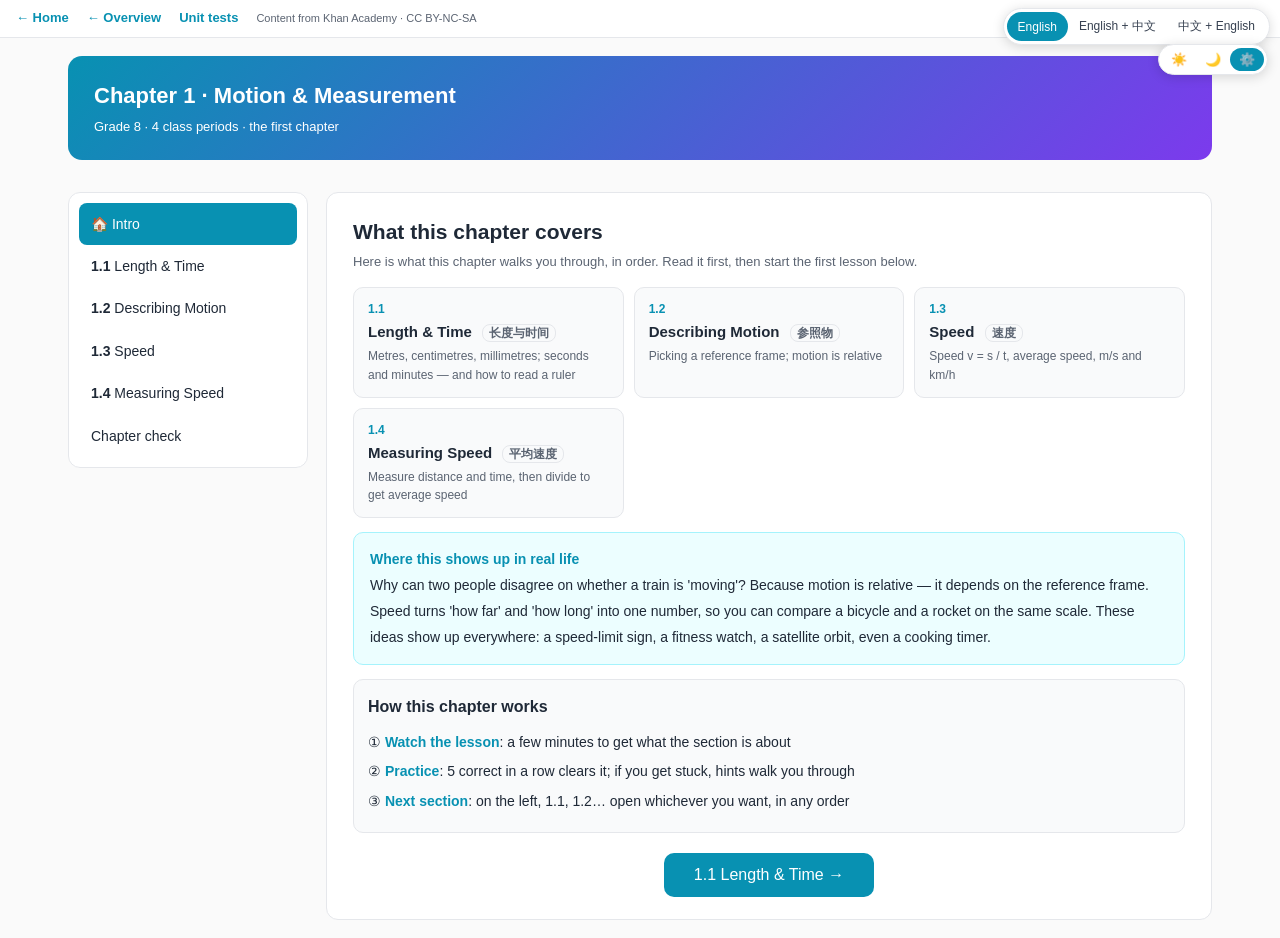
==== ch01.html @ 972beb23 "deploy ch01.html" ====
<!DOCTYPE html>
<html lang="en">
<head>
<meta charset="UTF-8">
<meta name="viewport" content="width=device-width,initial-scale=1.0">
<title>Chapter 1 · Motion & Measurement</title>
<style>
:root{
 --bg:#fafafa; --card:#fff; --line:#e5e7eb; --text:#1f2937; --muted:#5b6472;
 --accent:#0891b2; --ok:#15803d; --err:#b91c1c; --warn:#b45309;
}
*{box-sizing:border-box;margin:0;padding:0}
body{font-family:-apple-system,BlinkMacSystemFont,"Segoe UI","PingFang SC",sans-serif;background:var(--bg);color:var(--text);line-height:1.6}
.wrap{display:grid;grid-template-columns:240px 1fr;gap:18px;max-width:1180px;margin:0 auto;padding:18px}
header{background:linear-gradient(135deg,#0891b2,#7c3aed);color:#fff;padding:22px 26px;border-radius:14px;margin-bottom:14px;grid-column:1/-1}
header h1{font-size:22px;margin-bottom:4px}
header p{opacity:.92;font-size:13px}
nav{background:var(--card);border:1px solid var(--line);border-radius:12px;padding:10px;height:fit-content;position:sticky;top:14px}
.nav-i{padding:10px 12px;border-radius:8px;cursor:pointer;font-size:14px;display:flex;justify-content:space-between;align-items:center;gap:8px}
.nav-i:hover{background:#ecfeff}
.nav-i.on{background:var(--accent);color:#fff}
.nav-i .st{font-size:11px;opacity:.85}
.nav-i .st.ok{color:var(--ok)}
.nav-i .st.err{color:var(--err)}
.nav-i.on .st.ok,.nav-i.on .st.err{color:#fff}
main{background:var(--card);border:1px solid var(--line);border-radius:12px;padding:22px 26px;min-height:80vh}
h2{font-size:18px;margin-bottom:6px}
.lesson-id{color:var(--muted);font-size:13px;margin-bottom:14px}
.box{background:#f9fafb;border:1px solid var(--line);border-radius:10px;padding:14px;margin:14px 0}
.box h3{font-size:15px;margin-bottom:8px;color:var(--accent)}
.box .cn{font-size:12px;color:var(--muted);font-style:italic}
.step{padding:10px 14px;background:var(--accent);color:#fff;border-radius:8px;margin-bottom:14px;font-size:15px}
.note{background:#fffbeb;border-left:3px solid var(--warn);padding:10px 14px;border-radius:6px;margin:10px 0;font-size:14px}
.note strong{color:var(--warn)}
.vid{margin:14px 0;border:1px solid var(--line);border-radius:10px;overflow:hidden}
.vid-h{padding:10px 14px;background:#ecfeff;font-size:13px;display:flex;justify-content:space-between;align-items:center;gap:10px}
.vid-h .meta{display:flex;gap:8px;align-items:center;font-size:11px}
.tag{background:#e5e7eb;padding:2px 8px;border-radius:10px;font-size:11px}
.tag.core{background:#dcfce7;color:#166534}
.tag.ext{background:#fef3c7;color:#92400e}
.vid-h .cn{font-size:12px;color:var(--muted);margin-right:auto}
.vid-h .title{font-size:13px;font-weight:600}
button{font-family:inherit;border:none;cursor:pointer;border-radius:8px;padding:8px 14px;font-size:14px;background:var(--accent);color:#fff}
button.secondary{background:#e5e7eb;color:var(--text)}
button:hover{opacity:.92}
input[type=text],input[type=number]{padding:10px 12px;font-size:15px;border:1px solid var(--line);border-radius:8px;width:120px;font-family:inherit}
input:focus{outline:none;border-color:var(--accent)}
input.ok{border-color:var(--ok);background:#f0fdf4}
input.err{border-color:var(--err);background:#fef2f2}
input:disabled{background:#f3f4f6;cursor:not-allowed}
.q{margin:12px 0;padding:14px;background:#f9fafb;border-radius:8px;border-left:3px solid var(--accent)}
.q .q-text{font-size:15px;margin-bottom:8px}
.q .q-cn{font-size:12px;color:var(--muted);margin-bottom:8px}
.q .feedback{margin-top:8px;font-size:13px;padding:6px 10px;border-radius:6px;display:none}
.q .feedback.show{display:block}
.q .feedback.ok{background:#dcfce7;color:#166534}
.q .feedback.err{background:#fee2e2;color:#991b1b}
.q .feedback.warn{background:#fef3c7;color:#92400e}
.hint{background:#fef3c7;border-left:3px solid var(--warn);padding:10px 12px;border-radius:6px;margin:8px 0;font-size:13px;display:none}
.hint.show{display:block}
.diff{display:flex;gap:10px;align-items:center;margin:10px 0;font-size:13px}
.diff button{padding:4px 10px;font-size:12px}
.diff button.on{background:var(--ok)}
.controls{display:flex;gap:10px;margin:14px 0;flex-wrap:wrap;align-items:center}
.controls .info{margin-left:auto;font-size:13px;color:var(--muted)}
.progress{height:6px;background:#e5e7eb;border-radius:3px;overflow:hidden;margin:8px 0}
.progress div{height:100%;background:var(--accent);transition:width .3s}
svg{max-width:100%;display:block;margin:0 auto}
.num{color:var(--accent);font-weight:600}
svg circle{transition:r .2s,fill .2s}
svg line,svg path{transition:stroke .3s,opacity .3s}

.intro-h{font-size:21px;font-weight:700;margin:0 0 4px}
.intro-sub{font-size:13px;color:var(--muted);margin-bottom:14px}
.kp{display:grid;grid-template-columns:repeat(auto-fill,minmax(230px,1fr));gap:10px;margin:14px 0}
.kp-c{border:1px solid var(--line);border-radius:10px;padding:12px 14px;background:#f9fafb}
.kp-c .n{font-size:12px;color:var(--accent);font-weight:700}
.kp-c .t{font-size:15px;font-weight:600;margin:2px 0 5px;line-height:1.4}
.kp-c .d{font-size:12px;color:var(--muted);line-height:1.55}
.why{background:#ecfeff;border:1px solid #a5f3fc;border-radius:10px;padding:14px 16px;margin:14px 0;font-size:14px;line-height:1.85}
.why b{color:var(--accent)}
.how{font-size:14px;line-height:2.1;margin:8px 0 2px}
.how b{color:var(--accent)}
.big-start{margin-top:20px;text-align:center}
.big-start button{font-size:16px;padding:13px 30px;border-radius:10px}
.trytip{font-size:12px;color:var(--muted);margin:10px 0 2px}
.cn-tag{font-size:12px;color:var(--muted);border:1px solid var(--line);border-radius:8px;padding:1px 6px;margin-left:6px}

.zh{display:none}
body.lang-en .zh{display:none}
body.lang-mix .zh{display:inline;font-size:.82em;margin-left:6px;font-weight:400}
body.lang-zh .en{display:inline;font-size:.78em;margin-left:6px;font-weight:400}
body.lang-zh .zh{display:inline}
header, header h1, header p, header .en, header .zh, header .src, header .sub, header .t, header .no{ color:#fff; }
header p, header .en, header .zh{ opacity:1; }

.langbar{position:fixed;top:8px;right:10px;z-index:300;display:inline-flex;align-items:center;background:#fff;border:1px solid var(--line);border-radius:999px;padding:3px;box-shadow:0 2px 12px rgba(0,0,0,.15)}
.langseg{display:inline-flex}
.langseg button{background:transparent;color:#374151;border:none;padding:6px 11px;font-size:12px;cursor:pointer;font-family:inherit;border-radius:999px;white-space:nowrap}
.langseg button.on{background:var(--accent);color:#fff}
@media(max-width:680px){.langbar{top:6px;right:6px}.langseg button{padding:5px 8px;font-size:11px}}

body.lang-mix h1 .en, body.lang-mix h1 .zh,
body.lang-mix h2 .en, body.lang-mix h2 .zh,
body.lang-mix h3 .en, body.lang-mix h3 .zh,
body.lang-mix h4 .en, body.lang-mix h4 .zh,
body.lang-mix p .en,  body.lang-mix p .zh,
body.lang-mix li .en, body.lang-mix li .zh,
body.lang-mix summary .en, body.lang-mix summary .zh,
body.lang-mix .step .en, body.lang-mix .step .zh,
body.lang-mix header .en, body.lang-mix header .zh,
body.lang-mix .ch .en, body.lang-mix .ch .zh,
body.lang-mix .ch .top .en, body.lang-mix .ch .top .zh,
body.lang-mix .note .en, body.lang-mix .note .zh { display: block; }
body.lang-mix h1 .zh, body.lang-mix h2 .zh, body.lang-mix h3 .zh, body.lang-mix h4 .zh,
body.lang-mix p .zh, body.lang-mix li .zh, body.lang-mix summary .zh,
body.lang-mix .step .zh, body.lang-mix header .zh,
body.lang-mix .ch .zh, body.lang-mix .ch .top .zh,
body.lang-mix .note .zh { font-size: inherit; }

:root{color-scheme:light}
@media (prefers-color-scheme: dark){
 :root:not([data-theme="light"]){
  color-scheme:dark;
  --bg:#0f172a;--card:#1e293b;--card2:#172033;--line:#334155;
  --text:#e5e7eb;--muted:#94a3b8;--ink:#e5e7eb;--mute:#94a3b8;
  --accent:#22d3ee;--ok:#4ade80;--err:#f87171;--warn:#fbbf24;--bad:#f87171;
 }
}
html[data-theme="dark"]{
 color-scheme:dark;
 --bg:#0f172a;--card:#1e293b;--card2:#172033;--line:#334155;
 --text:#e5e7eb;--muted:#94a3b8;--ink:#e5e7eb;--mute:#94a3b8;
 --accent:#22d3ee;--ok:#4ade80;--err:#f87171;--warn:#fbbf24;--bad:#f87171;
}
html[data-theme="light"]{color-scheme:light}
html[data-theme="dark"] body{background:var(--bg);color:var(--text)}
html[data-theme="dark"] main{background:var(--card);color:var(--text)}
html[data-theme="dark"] nav{background:var(--card)}
html[data-theme="dark"] .langbar,
html[data-theme="dark"] .chip:not(.on),
html[data-theme="dark"] .kp,
html[data-theme="dark"] .topbar,
html[data-theme="dark"] button.choice,
html[data-theme="dark"] .vid-item,
html[data-theme="dark"] .proof,
html[data-theme="dark"] .q{background:var(--card)}
html[data-theme="dark"] .stat,
html[data-theme="dark"] .box,
html[data-theme="dark"] .kp-c,
html[data-theme="dark"] .badge:not(.ok):not(.warn):not(.lock),
html[data-theme="dark"] .pbar,
html[data-theme="dark"] .nav-i:hover,
html[data-theme="dark"] input:disabled,
html[data-theme="dark"] .bars,
html[data-theme="dark"] .tag,
html[data-theme="dark"] .ltsw button{background:var(--card2)}
html[data-theme="dark"] .opt{background:var(--card);color:var(--text)}
html[data-theme="dark"] .opt:hover:not(:disabled),
html[data-theme="dark"] button.choice:hover{background:var(--card2);border-color:var(--accent)}
html[data-theme="dark"] .opt.sel-ok{background:#14532d;color:#bbf7d0;border-color:var(--ok)}
html[data-theme="dark"] .opt.sel-bad{background:#7f1d1d;color:#fecaca;border-color:var(--err)}
html[data-theme="dark"] button{color:#0f172a!important}
html[data-theme="dark"] .opt,
html[data-theme="dark"] button.choice,
html[data-theme="dark"] button.ghost,
html[data-theme="dark"] button.secondary,
html[data-theme="dark"] .langseg button,
html[data-theme="dark"] .themseg button{color:var(--text)!important}
html[data-theme="dark"] button.ghost,
html[data-theme="dark"] button.secondary{background:var(--card2)!important}
html[data-theme="dark"] .nav-i.on,
html[data-theme="dark"] .chip.on,
html[data-theme="dark"] .sel .num{color:#0f172a!important}
html[data-theme="dark"] .langseg button.on,
html[data-theme="dark"] .themseg button.on{color:#0f172a!important}
html[data-theme="dark"] .nav-i.on .st.ok,
html[data-theme="dark"] .nav-i.on .st.err{color:#0f172a!important}
html[data-theme="dark"] .chip.on .rec{color:#0f172a!important}
html[data-theme="dark"] .step{color:#062a30!important}
html[data-theme="dark"] .welcome-cta .big{color:#fff!important}
html[data-theme="dark"] .fig,html[data-theme="dark"] .eqbox{color:#1f2937}
html[data-theme="dark"] .fig *{color:#1f2937!important}
html[data-theme="dark"] .eqbox .num{color:#6d3bdf!important}
html[data-theme="dark"] svg{background:#fff;border-radius:8px;padding:4px}
html[data-theme="dark"] .note,html[data-theme="dark"] .note *{color:#1f2937}
html[data-theme="dark"] .note strong,html[data-theme="dark"] .note b{color:#b45309!important}
html[data-theme="dark"] .hint,html[data-theme="dark"] .hint *{color:#1f2937}
html[data-theme="dark"] .parents{background:var(--card)!important;color:var(--text);border-color:var(--line)!important}
html[data-theme="dark"] .parents .zh,html[data-theme="dark"] .parents .en,html[data-theme="dark"] .parents p,html[data-theme="dark"] .parents summary{color:var(--text)}
html[data-theme="dark"] input,html[data-theme="dark"] select,html[data-theme="dark"] textarea{
 background:var(--card2);color:var(--text);border-color:var(--line)}
html[data-theme="dark"] input::placeholder{color:var(--muted)}
html[data-theme="dark"] table th{color:var(--muted)}
.themebar{position:fixed;top:44px;right:12px;z-index:300;display:inline-flex;align-items:center;background:var(--card);border:1px solid var(--line);border-radius:999px;padding:3px;box-shadow:0 2px 12px rgba(0,0,0,.15)}
.themseg{display:inline-flex}
.themseg button{background:transparent;color:var(--text);border:none;padding:5px 9px;font-size:13px;cursor:pointer;font-family:inherit;border-radius:999px;line-height:1}
.themseg button.on{background:var(--accent);color:#fff}
@media(max-width:680px){.themebar{top:36px;right:6px}.themseg button{padding:4px 7px;font-size:12px}}
</style>
<script>try{document.documentElement.setAttribute('data-theme',localStorage.getItem('phys8_theme')||'auto');}catch(e){}</script>
</head>
<body>
<div style="background:#fff;border-bottom:1px solid #e5e7eb;padding:8px 16px;font-size:13px;display:flex;gap:18px;align-items:center;position:sticky;top:0;z-index:99">
 <a href="index.html" style="color:#0891b2;text-decoration:none;font-weight:600"><span class="zh">← 主页</span><span class="en">← Home</span></a> <a href="home.html" style="color:#0891b2;text-decoration:none;font-weight:600"><span class="en">← Overview</span><span class="zh">← 总览</span></a>
 <a href="unittests.html" style="color:#0891b2;text-decoration:none;font-weight:600"><span class="en">Unit tests</span><span class="zh">单元测试</span></a>
 <span style="font-size:11px;color:#5b6472"><span class="en">Content from Khan Academy · CC BY-NC-SA</span><span class="zh">内容来自 Khan Academy · CC BY-NC-SA</span></span>
</div>

<div class="langbar" title="显示语言 · Language display — 随时可改 · change anytime">
 <span class="langseg">
  <button data-lang="en" onclick="setLang('en')">English</button>
  <button data-lang="mix" onclick="setLang('mix')">English + 中文</button>
  <button data-lang="zh" onclick="setLang('zh')">中文 + English</button>
 </span>
</div>
<div class="themebar" title="日间 / 夜间 / 自动 · Day / Night / Auto">
 <span class="themseg">
  <button data-theme="light" onclick="setTheme('light')" title="日间 · Day">☀️</button>
  <button data-theme="dark" onclick="setTheme('dark')" title="夜间 · Night">🌙</button>
  <button data-theme="auto" onclick="setTheme('auto')" title="自动跟随系统 · Auto">⚙️</button>
 </span>
</div>

<div class="wrap">
<header>
 <h1><span class="en">Chapter 1 · Motion & Measurement</span><span class="zh">第 1 章 · 机械运动</span></h1>
 <p><span class="en">Grade 8 · 4 class periods · the first chapter</span><span class="zh">八年级 · 4 课时 · 第一章</span></p>
 </header>
<nav id="nav"></nav>
<main id="main"></main>
</div>

<script>
const KEY='phys8_ch01_state';
let S=load();
function load(){try{return JSON.parse(localStorage.getItem(KEY))||{};}catch(e){return{};}}
function save(){try{localStorage.setItem(KEY,JSON.stringify(S));}catch(e){}}
const LESSONS=[
 {id:'intro',t:'Intro',cn:'Start here · What this chapter covers',n:'🏠'},
 {id:'k1',t:'Length & Time',cn:'Length and time',n:'1.1'},
 {id:'k2',t:'Describing Motion',cn:'Describing motion',n:'1.2'},
 {id:'k3',t:'Speed',cn:'Speed',n:'1.3'},
 {id:'k4',t:'Measuring Speed',cn:'Measuring speed',n:'1.4'},
 {id:'test',t:'Chapter check',cn:'Chapter check',n:''}
];
let cur='intro';
function st(id){return S[id]||(S[id]={diag:null,prac:{ok:0,tot:0},vid:{},done:false});}
function ri(a,b){return Math.floor(Math.random()*(b-a+1))+a;}
function pick(a){return a[ri(0,a.length-1)];}
function L(a,b){ return '<span class="en">'+a+'</span><span class="zh">'+(b==null?a:b)+'</span>'; }

/* ===== Video list (Khan Academy · embedded via YouTube; yt filled in mapping pass) ===== */
const VIDEOS={
k1:[
 {f:'',yt:'vQCkYm3v3aA',t:'Intro to distance, displacement, and coordinate systems',c:'core'},
 {f:'',yt:'w2mbvtpQKrM',t:'Distance and displacement in one dimension',c:'core'},
],
k2:[
 {f:'',yt:'3yaZ7lkQPUQ',t:'Introduction to reference frames',c:'core'},
 {f:'',yt:'dAUdeFIOriY',t:'Choosing a reference frame',c:'core'},
],
k3:[
 {f:'',yt:'6G1MQi2VFMI',t:'Calculating average speed and velocity',c:'core'},
 {f:'',yt:'wHihAqfXvJ0',t:'Average speed worked example',c:'core'},
],
k4:[
 {f:'',yt:'awzOvyMKeMA',t:'Finding time from distance and speed',c:'core'},
 {f:'',yt:'pfTTHx9kCHk',t:' instantaneous vs average speed',c:'ext'},
],
};
const VTZ={
 'Intro to distance, displacement, and coordinate systems':'距离、位移与坐标系入门',
 'Distance and displacement in one dimension':'一维中的距离与位移',
 'Introduction to reference frames':'参照物入门',
 'Choosing a reference frame':'选择参照物',
 'Calculating average speed and velocity':'平均速度与速率的计算',
 'Average speed worked example':'平均速度例题',
 'Finding time from distance and speed':'由距离和速度求时间',
 ' instantaneous vs average speed':'瞬时速度 vs 平均速度'
};

/* ============ Lesson K1: length & time ============ */
function microK1(el){
 el.innerHTML=`
  <div class="step"><span class="en">How do we measure where and how long?</span><span class="zh">怎么量位置和时长？</span></div>
  <div class="box">
   <h3><span class="en">Units of length</span><span class="zh">长度单位</span></h3>
   
   <p><span class="en">The metre (m) is the base unit. Going down: 1 m = 10 dm = 100 cm = 1000 mm. Going up: 1 km = 1000 m.</span><span class="zh">米（m）是基本单位。变小：1 m = 10 dm = 100 cm = 1000 mm。变大：1 km = 1000 m。</span></p>
   <p><span class="en">Pick the unit that fits: a classroom is in metres, a hair is in millimetres, a city trip is in kilometres.</span><span class="zh">选合适的单位：教室用米，头发用毫米，城市路程用千米。</span></p>
  </div>
  <div class="box">
   <h3><span class="en">Reading a ruler</span><span class="zh">读尺子</span></h3>
   
   <p><span class="en">Read to the smallest mark, then estimate one more digit. A ruler marked in mm can be read to about 0.1 mm by eye.</span><span class="zh">读到最小刻度，再估读一位。最小刻度是毫米的尺子，肉眼可读到约 0.1 mm。</span></p>
  </div>
  <div class="box">
   <h3><span class="en">Time</span><span class="zh">时间</span></h3>
   
   <p><span class="en">The second (s) is the base unit. 1 min = 60 s, 1 h = 3600 s. A stopwatch measures time to 0.01 s.</span><span class="zh">秒（s）是基本单位。1 min = 60 s，1 h = 3600 s。秒表可测到 0.01 s。</span></p>
  </div>`;
}

/* ============ Lesson K2: describing motion ============ */
function microK2(el){
 el.innerHTML=`
  <div class="step"><span class="en">Is it moving? It depends on who is watching.</span><span class="zh">它在动吗？取决于谁在看。</span></div>
  <div class="box">
   <h3><span class="en">Reference frame</span><span class="zh">参照物</span></h3>
   
   <p><span class="en">Motion is always "relative to something". A person sitting in a moving train is at rest to another passenger, but moving to someone on the platform.</span><span class="zh">运动总是「相对于某物」而言。坐在行驶火车里的人，对另一位乘客是静止的，对站台上的人却在运动。</span></p>
   <p><span class="en">We pick a reference frame first, then say "moving" or "still".</span><span class="zh">先选定参照物，才能说「在动」还是「静止」。</span></p>
  </div>
  <div class="box">
   <h3><span class="en">Mechanical motion</span><span class="zh">机械运动</span></h3>
   
   <p><span class="en">A change in position over time is mechanical motion. Almost everything around us is in some kind of mechanical motion.</span><span class="zh">位置随时间变化就是机械运动。我们周围几乎一切都在做某种机械运动。</span></p>
  </div>`;
}

/* ============ Lesson K3: speed ============ */
function microK3(el){
 el.innerHTML=`
  <div class="step"><span class="en">How fast? Compare distance and time together.</span><span class="zh">有多快？把距离和时间放在一起比。</span></div>
  <div class="box">
   <h3><span class="en">Speed = distance ÷ time</span><span class="zh">速度 = 路程 ÷ 时间</span></h3>
   
   <p><span class="en">Speed tells how much distance is covered per unit of time: <b class="num">v = s / t</b>. Unit: metres per second (m/s) or kilometres per hour (km/h).</span><span class="zh">速度表示单位时间内走过多少路程：<b class="num">v = s / t</b>。单位：米每秒（m/s）或千米每时（km/h）。</span></p>
   <p><span class="en">Two runners cover 100 m, one in 10 s and one in 20 s — the first is twice as fast (10 m/s vs 5 m/s).</span><span class="zh">两人都跑 100 m，一个用 10 s、一个用 20 s——前者快一倍（10 m/s 对 5 m/s）。</span></p>
  </div>
  <div class="box">
   <h3><span class="en">Average speed</span><span class="zh">平均速度</span></h3>
   
   <p><span class="en">Real motion speeds up and slows down. Average speed = total distance ÷ total time — it smooths the whole trip into one number.</span><span class="zh">真实运动时快时慢。平均速度 = 总路程 ÷ 总时间——把整段路程压成一个数字。</span></p>
   <p><span class="en">To switch: 1 m/s = 3.6 km/h (×3.6).</span><span class="zh">换算：1 m/s = 3.6 km/h（乘 3.6）。</span></p>
  </div>`;
}

/* ============ Lesson K4: measuring speed ============ */
function microK4(el){
 el.innerHTML=`
  <div class="step"><span class="en">Measure it: distance, time, then divide.</span><span class="zh">测出来：先量距离和时间，再相除。</span></div>
  <div class="box">
   <h3><span class="en">The experiment</span><span class="zh">实验怎么做</span></h3>
   
   <p><span class="en">Measure a straight distance s with a ruler (e.g. 50 m). Time the object with a stopwatch (t). Then average speed = s / t.</span><span class="zh">用尺量出直线距离 s（如 50 m），用秒表测时间 t，则平均速度 = s / t。</span></p>
   <p><span class="en">Repeat 3 times and take the average to reduce error.</span><span class="zh">重复 3 次取平均，减小误差。</span></p>
  </div>`;
}

/* ============ Quick check ============ */
function diag(el,lessonId,generator){
 el.innerHTML=`<div class="step"><span class="en">Quick check</span><span class="zh">小测一下</span></div><div class="box"><p style="font-size:14px;color:var(--muted)">3 questions, just to see where you stand. Pass 3/3 to skip the lesson; otherwise the lesson comes next.</p><div id="diagQ"></div></div>`;
 const qEl=el.querySelector('#diagQ');
 let ok=0;
 const qs=Array.from({length:3},()=>generator('diag'));
 let i=0;
 const show=()=>{
  if(i>=3){
   st(lessonId).diag=ok;
   if(ok===3){
    qEl.innerHTML=`<div class="note" style="background:#dcfce7;border-color:var(--ok)"><strong>3/3:</strong> you already have this — skip the lesson and go to practice.</div><div style="margin-top:14px"><button id="skipMicro"><span class="en">Skip the lesson, go to practice →</span><span class="zh">跳过微课，去做练习 →</span></button></div>`;
    qEl.querySelector('#skipMicro').onclick=()=>{cur=`prac-${lessonId}`;render();};
   } else {
    qEl.innerHTML=`<div class="note" style="background:#fef3c7;border-color:var(--warn)"><strong>${ok}/3:</strong> work through the lesson below to fill the gap.</div><div style="margin-top:14px"><button id="goMicro"><span class="en">Go to lesson →</span><span class="zh">去看微课 →</span></button></div>`;
    qEl.querySelector('#goMicro').onclick=()=>{cur=`micro-${lessonId}`;render();};
   }
   save();renderNav();
   return;
  }
  const q=qs[i];
  qEl.innerHTML=`
   <div class="q">
    <div class="q-text">${i+1}. ${L(q.q,q.zhq)}</div>
    
    <div style="display:flex;gap:8px;align-items:center;flex-wrap:wrap">
     <input type="text" id="da" autocomplete="off" placeholder="?"> <button id="sub"><span class="en">Submit</span><span class="zh">提交</span></button>
    </div>
    <div class="hint" id="ht"></div>
    <div class="feedback" id="fb"></div>
   </div>`;
  const input=qEl.querySelector('#da'),fb=qEl.querySelector('#fb'),ht=qEl.querySelector('#ht');
  input.focus();
  qEl.querySelector('#sub').onclick=check;
  input.onkeydown=e=>{if(e.key==='Enter')check();};
  function check(){
   const ans=input.value.trim();
   const correct=q.check(ans);
   if(correct===true){ok++;fb.className='feedback show ok';fb.innerHTML=L('✓ Correct · correct','✓ 正确 · 对了');input.disabled=true;setTimeout(()=>{i++;show();},700);}
   else if(correct==='hint'){ht.className='hint show';ht.innerHTML=L(q.hint||'Have another go.', q.zhh||'再试一次。');}
   else{fb.className='feedback show err';fb.innerHTML=L('✗ Not right, try again.','✗ 不对，再试一次。');}
  }
 };
 show();
}

/* ============ Practice generators (by topic) ============ */
const generators={
k1:()=>{ // length & time units
 const type=ri(1,3);
 if(type===1){
  const m=ri(1,9);
  return {q:`How many centimetres are in ${m} metre${m>1?'s':''}?`,
   zhq:`${m} 米等于多少厘米？`,
   check:a=>parseInt(a)===m*100,ans:String(m*100),hint:'1 m = 100 cm.',zhh:'1 m = 100 cm。'};
 } else if(type===2){
  const mm=ri(2,9)*10;
  return {q:`Convert ${mm} mm to centimetres.`,
   zhq:`把 ${mm} mm 换算成厘米。`,
   check:a=>parseInt(a)===mm/10,ans:String(mm/10),hint:'10 mm = 1 cm.',zhh:'10 mm = 1 cm。'};
 } else {
  const s=ri(2,9)*10;
  return {q:`A stopwatch reads ${s} seconds. How many minutes is that?`,
   zhq:`秒表显示 ${s} 秒，等于多少分钟？`,
   check:a=>parseInt(a)===s/60,ans:String(s/60),hint:'60 s = 1 min.',zhh:'60 s = 1 min。'};
 }
},
k2:()=>{ // reference frame
 const opts=['at rest','moving'];
 const ans=opts[ri(0,1)];
 return {q:`A book lies on a desk. To the desk, is the book ${ans}? (type: at rest / moving)`,
  zhq:`一本书放在桌上。以桌子为参照物，书是${ans==='at rest'?'静止':'运动'}的？（填 at rest / moving）`,
  check:a=>a.trim().toLowerCase()===ans,ans,opts,choice:true,
  hint:'Motion is relative to the reference frame you pick.',zhh:'运动取决于你选的参照物。'};
},
k3:()=>{ // speed v=s/t
 const type=ri(1,3);
 if(type===1){
  const s=ri(2,9)*10,t=ri(2,9);
  return {q:`An object travels ${s} m in ${t} s. What is its speed in m/s?`,
   zhq:`一个物体 ${t} 秒内走了 ${s} m，速度是多少 m/s？`,
   check:a=>parseInt(a)===s/t,ans:String(s/t),hint:'v = s / t.',zhh:'v = s / t。'};
 } else if(type===2){
  const v=ri(2,9),t=ri(2,9);
  return {q:`A runner moves at ${v} m/s for ${t} s. How far does it go (m)?`,
   zhq:`跑步者以 ${v} m/s 的速度跑 ${t} 秒，走了多少米？`,
   check:a=>parseInt(a)===v*t,ans:String(v*t),hint:'s = v × t.',zhh:'s = v × t。'};
 } else {
  const kmh=[36,72,108][ri(0,2)];
  return {q:`Convert ${kmh} km/h to m/s.`,
   zhq:`把 ${kmh} km/h 换算成 m/s。`,
   check:a=>parseInt(a)===kmh/3.6,ans:String(kmh/3.6),hint:'1 m/s = 3.6 km/h, so divide by 3.6.',zhh:'1 m/s = 3.6 km/h，除以 3.6。'};
 }
},
k4:()=>{ // measuring speed
 const s=ri(2,9)*10,t=ri(2,9);
 return {q:`You measure a distance of ${s} m and a time of ${t} s. What is the average speed (m/s)?`,
  zhq:`你量得距离 ${s} m、时间 ${t} s，平均速度是多少 m/s？`,
  check:a=>parseInt(a)===s/t,ans:String(s/t),hint:'average speed = distance ÷ time.',zhh:'平均速度 = 距离 ÷ 时间。'};
},
};

/* ============ Videos module (YouTube embed) ============ */
function videos(el,lessonId){
 const list=VIDEOS[lessonId]||[];
 if(!list.length){el.innerHTML='<div class="note">No videos for this section.</div>';return;}
 let html=`<div class="step"><span class="en">Videos</span><span class="zh">视频</span> · ${LESSONS.find(l=>l.id===lessonId).t}</div>`;
 html+=`<div class="box"><p style="font-size:13px;color:var(--muted)"><span class="tag core">Watch first</span> watch first; <span class="tag ext">Optional</span> if you have time.</p></div>`;
 list.forEach((v,i)=>{
  const watched=st(lessonId).vid[i];
  const yt=v.yt&&v.yt.indexOf('TODO')!==0?v.yt:'';
  html+=`<div class="vid">
   <div class="vid-h">
    <span class="title">${L(v.t,(typeof VTZ!=='undefined'&&VTZ[v.t])||v.t)}</span>
    <span class="meta">
     <span class="tag ${v.c}"><span class="en">${v.c==='core'?'Core':'Extra'}</span><span class="zh">${v.c==='core'?'核心':'拓展'}</span></span>
     <span class="st ${watched?'ok':''}">${watched?'✓ watched':'Unwatched'}</span>
     <button data-i="${i}">${watched?'<span class="en">▶ Replay</span><span class="zh">▶ 重播</span>':'<span class="en">▶ Play</span><span class="zh">▶ 播放</span>'}</button>
    </span>
   </div>
   <div id="vc${i}" style="display:${watched?'block':'none'};position:relative;padding-top:56.25%">
    ${yt?`<iframe src="https://www.youtube.com/embed/${yt}" frameborder="0" allowfullscreen style="position:absolute;top:0;left:0;width:100%;height:100%;border:0"></iframe>`:'<div style="position:absolute;top:0;left:0;width:100%;height:100%;display:flex;align-items:center;justify-content:center;color:var(--muted);font-size:13px;background:#f3f4f6">video id pending Khan mapping</div>'}
   </div>
  </div>`;
 });
 el.innerHTML=html;
 el.querySelectorAll('[data-i]').forEach(b=>{
  b.onclick=()=>{
   const i=parseInt(b.dataset.i);
   const slot=el.querySelector('#vc'+i);
   slot.style.display = slot.style.display==='none'?'block':'none';
   st(lessonId).vid[i]=true;save();renderNav();
   b.parentElement.querySelector('.st').className='st ok';
   b.parentElement.querySelector('.st').textContent='✓ watched';
  };
 });
}

/* ============ Practice module ============ */
function practice(el,lessonId){
 const gen=generators[lessonId];
 if(!gen){el.innerHTML='<div class="note">No practice for this.</div>';return;}
 const s=st(lessonId);
 let streak=0,need=5,q=null,tries=0,diff=1;
 function newQ(){q=gen(diff);tries=0;}
 const update=()=>{
  el.innerHTML=`
   <div class="step"><span class="en">Practice</span><span class="zh">练习</span> (${streak}/${need})</div>
   <div class="diff">
    Difficulty: 
    <button class="secondary ${diff===1?'on':''}" data-d="1">Easy</button>
    <button class="secondary ${diff===2?'on':''}" data-d="2">Medium</button>
    <button class="secondary ${diff===3?'on':''}" data-d="3">Hard</button>
    <span class="info">Correct: ${s.prac.ok}/${s.prac.tot} (streak ${streak})<button class="secondary" id="rs" style="margin-left:8px"><span class="en">Reset</span><span class="zh">重置</span></button></span>
   </div>
   <div class="progress"><div style="width:${(streak/need)*100}%"></div></div>
   <div class="q">
    <div class="q-text">${L(q.q,q.zhq)}</div>
    
    <div style="display:flex;gap:8px;align-items:center;flex-wrap:wrap">
     <input type="text" id="pi" autocomplete="off" placeholder="?"> <button id="ps"><span class="en">Submit</span><span class="zh">提交</span></button>
    </div>
    <div class="hint" id="ph"></div>
    <div class="feedback" id="pf"></div>
   </div>`;
  el.querySelectorAll('[data-d]').forEach(b=>b.onclick=()=>{diff=parseInt(b.dataset.d);update();});
  el.querySelector('#rs').onclick=()=>{s.prac={ok:0,tot:0};streak=0;diff=1;save();update();renderNav();};
  const syncTop=()=>{
   const stp=el.querySelector('.step'); if(stp) stp.innerHTML='<span class="en">Practice</span><span class="zh">练习</span> ('+streak+'/'+need+')';
   const pg=el.querySelector('.progress'); if(pg&&pg.firstElementChild) pg.firstElementChild.style.width=(streak/need)*100+'%';
   const inf=el.querySelector('.info'); if(inf){const rb=inf.querySelector('#rs');inf.textContent='Correct: '+s.prac.ok+'/'+s.prac.tot+' (streak '+streak+') ';if(rb)inf.appendChild(rb);}
  };
  const inp=el.querySelector('#pi'),fb=el.querySelector('#pf'),ht=el.querySelector('#ph');
  inp.focus();
  el.querySelector('#ps').onclick=check;
  inp.onkeydown=e=>{if(e.key==='Enter')check();};
  function check(){
   const a=inp.value.trim();
   const r=q.check(a);
   if(r===true){
    streak++;s.prac.ok++;s.prac.tot++;
    fb.className='feedback show ok';fb.innerHTML=L('✓ correct!','✓ 对了！');
    inp.disabled=true;syncTop();
    if(streak>=need){s.done=true;fb.innerHTML+='<br><strong>'+L('Section cleared ✓','本节过关 ✓')+'</strong>';save();renderNav();}
    else if(streak>=3&&diff<3){diff++;}
    setTimeout(()=>{newQ();update();},900);
   } else {
    tries++;
    if(tries===1){
     ht.className='hint show';ht.innerHTML=L(q.hint||'Have another go.', q.zhh||'再试一次。');
     fb.className='feedback show err';fb.innerHTML=L('✗ Try again. ','✗ 再试一次。');
    } else if(tries===2){
     fb.className='feedback show err';
     fb.innerHTML=L('✗ Not quite. '+(q.sol?('Method: '+q.sol):(q.hint?('Hint: '+q.hint):'Work through it once more.')), '✗ 不太对。'+(q.zhs?('方法：'+q.zhs):(q.zhh?('提示：'+q.zhh):'再算一遍。')));
    } else {
     streak=0;s.prac.tot++;syncTop();
     if(diff>1)diff--;
     fb.className='feedback show err';
     fb.innerHTML=L('The answer is <b>'+q.ans+'</b>'+(q.sol?('. '+q.sol):'. '), '答案是 <b>'+q.ans+'</b>'+(q.zhs?('。'+q.zhs):'。'));
     inp.disabled=true;save();renderNav();
     setTimeout(()=>{q=gen();tries=0;update();},2400);
    }
   }
   save();
  }
 };
 newQ();update();
}

/* ============ Chapter check ============ */
function chTest(el){
 el.innerHTML=`<div class="step"><span class="en">Chapter check</span><span class="zh">章末自己测</span></div><div class="box"><p style="font-size:13px;color:var(--muted)">8 questions covering every topic in this chapter. Not timed, not scored.</p><div id="tq"></div></div>`;
 const tq=el.querySelector('#tq');
 const qs=[];
 for(let i=0;i<3;i++)qs.push(generators.k1(i+1));
 for(let i=0;i<1;i++)qs.push(generators.k2(i+1));
 for(let i=0;i<3;i++)qs.push(generators.k3(i+1));
 for(let i=0;i<1;i++)qs.push(generators.k4(i+1));
 let i=0,ok=0;
 const show=()=>{
  if(i>=qs.length){
   tq.innerHTML=`<div class="note" style="background:${ok>=6?'#dcfce7':'#fef3c7'};border-color:${ok>=6?'var(--ok)':'var(--warn)'}"><strong>${ok}/${qs.length}</strong> ${ok>=6?'Chapter passed! Move on to the next chapter':'Go back and review what you missed'}</div>`;
   S.test={ok,tot:qs.length};save();renderNav();return;
  }
  const q=qs[i];
  tq.innerHTML=`<div class="q"><div class="q-text">${i+1}/${qs.length}. ${L(q.q,q.zhq)}</div><div style="display:flex;gap:8px"><input id="ti" autocomplete="off"><button id="ts"><span class="en">Submit</span><span class="zh">提交</span></button></div><div class="hint" id="th"></div><div class="feedback" id="tf"></div></div>`;
  const inp=tq.querySelector('#ti'),fb=tq.querySelector('#tf'),ht=tq.querySelector('#th');
  inp.focus();tq.querySelector('#ts').onclick=check;inp.onkeydown=e=>{if(e.key==='Enter')check();};
  function check(){
   const r=q.check(inp.value.trim());
   if(r===true){ok++;fb.className='feedback show ok';fb.textContent='✓';inp.disabled=true;setTimeout(()=>{i++;show();},600);}
   else if(r==='hint'){ht.className='hint show';ht.textContent=q.hint;}
   else{fb.className='feedback show err';fb.textContent='✗';setTimeout(()=>{i++;show();},900);}
  }
 };
 show();
}

/* ============ Render ============ */
const GLOSS={k1:"长度与时间",k2:"参照物",k3:"速度",k4:"平均速度",test:""};
const USE_MICRO=true;
const INTRO={why:"Why can two people disagree on whether a train is 'moving'? Because motion is relative — it depends on the reference frame. Speed turns 'how far' and 'how long' into one number, so you can compare a bicycle and a rocket on the same scale. These ideas show up everywhere: a speed-limit sign, a fitness watch, a satellite orbit, even a cooking timer.",whyZh:"为什么两个人会对火车「在不在动」有不同说法？因为运动具有相对性——取决于参照物。速度把「多远」和「多久」合成一个数，于是自行车和火箭能放在同一把尺上比。这些想法无处不在：限速牌、运动手表、卫星轨道，甚至厨房计时器。",desc:{k1:"Metres, centimetres, millimetres; seconds and minutes — and how to read a ruler",k2:"Picking a reference frame; motion is relative",k3:"Speed v = s / t, average speed, m/s and km/h",k4:"Measure distance and time, then divide to get average speed"}};
function goLesson(id){cur=USE_MICRO?('micro-'+id):id;render();}
function introRender(main){
  const pts=LESSONS.filter(l=>l.id!=='test'&&l.id!=='intro');
  let h='<div class="intro-h"><span class="en">What this chapter covers</span><span class="zh">本章学什么</span></div>'
    +'<div class="intro-sub"><span class="en">Here is what this chapter walks you through, in order. Read it first, then start the first lesson below.</span><span class="zh">下面是这一章要走的全部内容，按顺序排好。先看一遍，再点下面开始第一小节。</span></div><div class="kp">';
  pts.forEach(l=>{
    const s=st(l.id);
    const badge=s.done?' <span class="st ok">✓ done</span>':(s.prac.tot>0?' <span class="st">'+s.prac.ok+'/'+s.prac.tot+'</span>':'');
    h+='<div class="kp-c"><div class="n">'+l.n+'</div><div class="t">'+l.t+(GLOSS[l.id]?' <span class="cn-tag">'+GLOSS[l.id]+'</span>':'')+'</div><div class="d">'+((INTRO.desc&&INTRO.desc[l.id])||'')+'</div>'+badge+'</div>';
  });
  h+='</div>';
  h+='<div class="why"><b><span class="en">Where this shows up in real life</span><span class="zh">在真实生活里哪里会用到</span></b><br>'+L(INTRO.why,INTRO.whyZh)+'</div>';
  h+='<div class="box"><b><span class="en">How this chapter works</span><span class="zh">本章怎么学</span></b><div class="how">'
    +'① <b><span class="en">Watch the lesson</span><span class="zh">看微课</span></b>: <span class="en">a few minutes to get what the section is about</span><span class="zh">花几分钟了解本节内容</span><br>'
    +'② <b><span class="en">Practice</span><span class="zh">练一练</span></b>: <span class="en">5 correct in a row clears it; if you get stuck, hints walk you through</span><span class="zh">连对 5 题就算过关；卡住了就看提示</span><br>'
    +'③ <b><span class="en">Next section</span><span class="zh">下一节</span></b>: <span class="en">on the left, </span><span class="zh">在左侧，</span>'+pts[0].n+', '+pts[1].n+'… open whichever you want, in any order'
    +'</div></div>';
  h+='<div class="big-start"><button id="startBtn">'+pts[0].n+' <span class="en">'+pts[0].t+'</span><span class="zh">开始 · '+NAVZH[pts[0].id]+'</span> →</button></div>';
  main.innerHTML=h;
  main.querySelector('#startBtn').onclick=()=>{goLesson(pts[0].id);};
}
const NAVZH={"intro":"概览","k1":"长度与时间","k2":"运动的描述","k3":"运动的快慢","k4":"速度的测量","test":"章末自己测"};
const LKEY='phys8_lang';
function getLang(){return localStorage.getItem(LKEY)||'en';}
function setLang(l){localStorage.setItem(LKEY,l);applyLang();}
function applyLang(){const l=getLang();document.body.className=(' '+document.body.className+' ').replace(/\s+lang-(en|mix|zh)\b/g,' ').trim();if(l==='mix'||l==='zh')document.body.classList.add('lang-'+l);document.querySelectorAll('.langseg button').forEach(b=>{b.classList.toggle('on',b.dataset.lang===l);});}
applyLang();

function renderNav(){
 const nav=document.getElementById('nav');
 nav.innerHTML=LESSONS.map(l=>{
  const s=st(l.id);
  let stxt='';
  if(s.done)stxt='<span class="st ok">✓</span>';
  else if(s.prac.tot>0)stxt=`<span class="st ${s.prac.ok/s.prac.tot>0.6?'ok':'err'}">${s.prac.ok}/${s.prac.tot}</span>`;
  return `<div class="nav-i ${l.id===cur||cur===`micro-${l.id}`||cur===`diag-${l.id}`||cur===`prac-${l.id}`?'on':''}" data-go="${l.id}">
   <span><b>${l.n}</b> <span class="en">${l.t}</span><span class="zh">${NAVZH[l.id]||l.t}</span></span>${stxt}</div>`;
 }).join('');
 nav.querySelectorAll('[data-go]').forEach(n=>n.onclick=()=>{
  const id=n.dataset.go;
  cur = id==='test' ? 'test' : `micro-${id}`;
  render();
 });
}

function render(){
 const main=document.getElementById('main');
 renderNav();
 if(cur==='intro'||cur==='micro-intro'){introRender(main);return;}
 if(cur==='test'){chTest(main);return;}
 const m=cur.match(/^(diag|micro|prac)-(\w+)$/);
 if(m){
  const phase=m[1],id=m[2];
  const lesson=LESSONS.find(l=>l.id===id);
  if(!lesson){main.innerHTML='<div class="note">Unknown lesson</div>';return;}
  const titles={k1:'Length & Time',k2:'Describing Motion',k3:'Speed',k4:'Measuring Speed'};
  main.innerHTML=`<div class="lesson-id">${lesson.n} · <span class="en">${titles[id]} · ${lesson.cn}</span><span class="zh">${NAVZH[id]||titles[id]}</span></div>`;
  const c=document.createElement('div');main.appendChild(c);
  if(phase==='diag'){
   if(st(id).diag===3){cur=`micro-${id}`;render();return;}
   diag(c,id,generators[id]);
  } else if(phase==='micro'){
   if(id==='k1')microK1(c);
   else if(id==='k2')microK2(c);
   else if(id==='k3')microK3(c);
   else if(id==='k4')microK4(c);
   const after=document.createElement('div');main.appendChild(after);
   videos(after,id);
   const btn=document.createElement('div');btn.style.marginTop='14px';
   btn.innerHTML=`<button id="toPrac">Go to practice</button>`;
   main.appendChild(btn);
   btn.querySelector('#toPrac').onclick=()=>{cur=`prac-${id}`;render();};
  } else if(phase==='prac'){
   practice(c,id);
  }
 } else {
  introRender(main);
 }
}
render();
</script>
<script>
(function(){try{if(new URLSearchParams(location.search).get('go')==='test'){cur='test';render();}}catch(e){}})();
</script>
<script>
var TKEY='phys8_theme';
function getTheme(){try{return localStorage.getItem(TKEY)||'auto';}catch(e){return 'auto';}}
function setTheme(t){try{localStorage.setItem(TKEY,t);}catch(e){}applyTheme();}
function applyTheme(){
 var t=getTheme();
 document.documentElement.setAttribute('data-theme',t);
 var bs=document.querySelectorAll('.themseg button');
 for(var i=0;i<bs.length;i++){
  var on=(bs[i].getAttribute('data-theme')===t);
  if(on){bs[i].classList.add('on');}else{bs[i].classList.remove('on');}
 }
}
applyTheme();
try{var mq=window.matchMedia('(prefers-color-scheme: dark)');if(mq&&mq.addEventListener){mq.addEventListener('change',function(){if(getTheme()==='auto'){applyTheme();}});}}catch(e){}
</script>
</body></body>
</html>
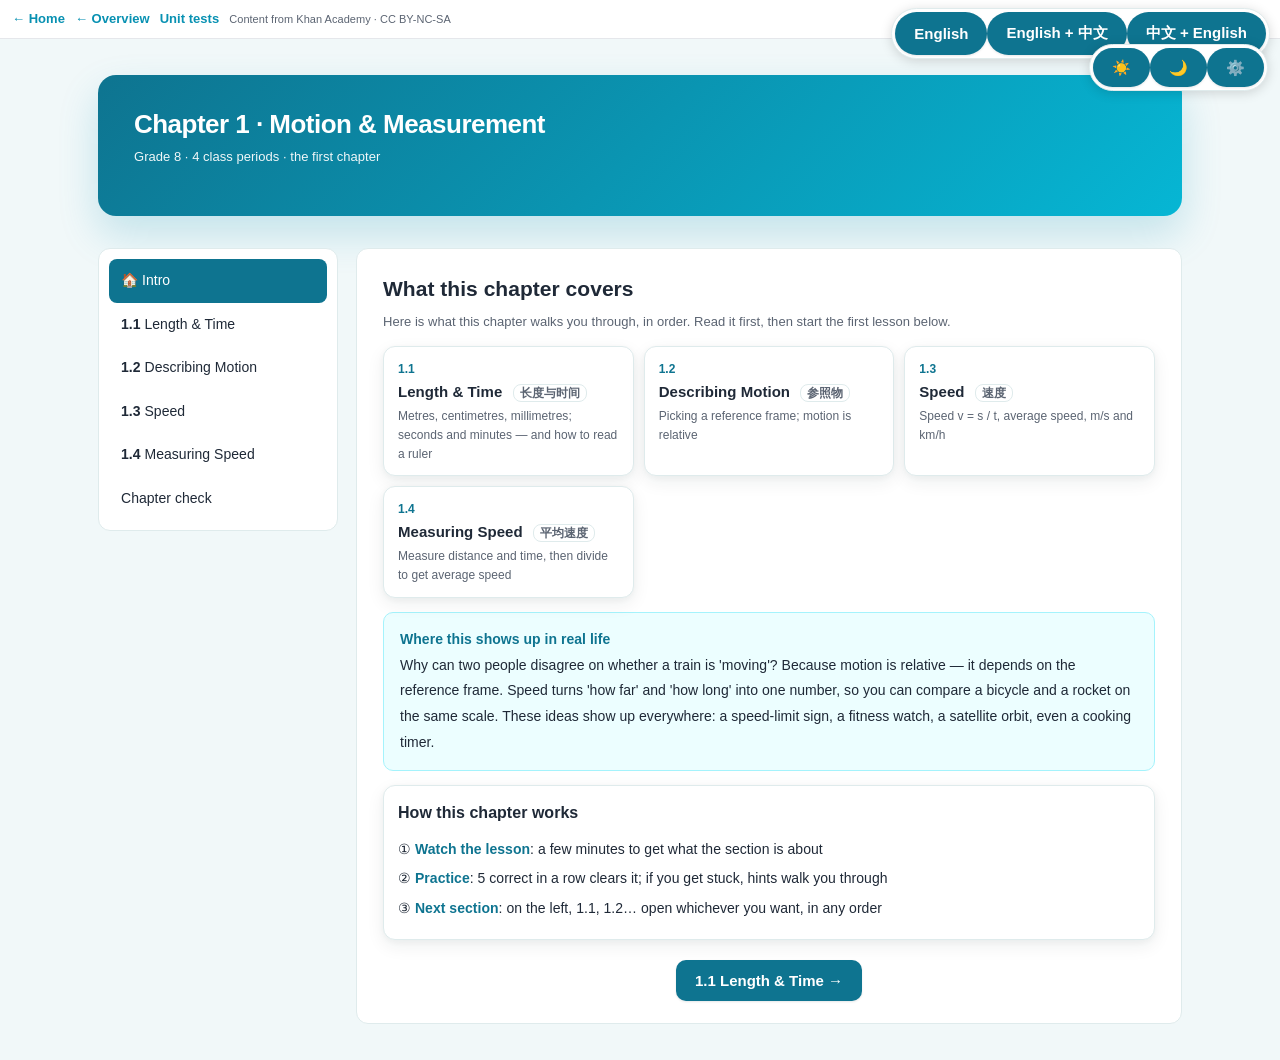
==== commit 8a9a2cea: "physics: link 衔接补全 bridges to verified Khan Academy videos (dim 6)" ====
--- a/ch01.html
+++ b/ch01.html
@@ -7,12 +7,12 @@
 <style>
 :root{
  --bg:#fafafa; --card:#fff; --line:#e5e7eb; --text:#1f2937; --muted:#5b6472;
- --accent:#0891b2; --ok:#15803d; --err:#b91c1c; --warn:#b45309;
+ --accent:#0891b2; --ok:#15803d; --err:#b91c1c; --warn:#0e7490;
 }
 *{box-sizing:border-box;margin:0;padding:0}
 body{font-family:-apple-system,BlinkMacSystemFont,"Segoe UI","PingFang SC",sans-serif;background:var(--bg);color:var(--text);line-height:1.6}
 .wrap{display:grid;grid-template-columns:240px 1fr;gap:18px;max-width:1180px;margin:0 auto;padding:18px}
-header{background:linear-gradient(135deg,#0891b2,#7c3aed);color:#fff;padding:22px 26px;border-radius:14px;margin-bottom:14px;grid-column:1/-1}
+header{background:linear-gradient(135deg,#0891b2,#0e7490);color:#fff;padding:22px 26px;border-radius:14px;margin-bottom:14px;grid-column:1/-1}
 header h1{font-size:22px;margin-bottom:4px}
 header p{opacity:.92;font-size:13px}
 nav{background:var(--card);border:1px solid var(--line);border-radius:12px;padding:10px;height:fit-content;position:sticky;top:14px}
@@ -181,10 +181,10 @@
 html[data-theme="dark"] .welcome-cta .big{color:#fff!important}
 html[data-theme="dark"] .fig,html[data-theme="dark"] .eqbox{color:#1f2937}
 html[data-theme="dark"] .fig *{color:#1f2937!important}
-html[data-theme="dark"] .eqbox .num{color:#6d3bdf!important}
+html[data-theme="dark"] .eqbox .num{color:#0e7490!important}
 html[data-theme="dark"] svg{background:#fff;border-radius:8px;padding:4px}
 html[data-theme="dark"] .note,html[data-theme="dark"] .note *{color:#1f2937}
-html[data-theme="dark"] .note strong,html[data-theme="dark"] .note b{color:#b45309!important}
+html[data-theme="dark"] .note strong,html[data-theme="dark"] .note b{color:#0e7490!important}
 html[data-theme="dark"] .hint,html[data-theme="dark"] .hint *{color:#1f2937}
 html[data-theme="dark"] .parents{background:var(--card)!important;color:var(--text);border-color:var(--line)!important}
 html[data-theme="dark"] .parents .zh,html[data-theme="dark"] .parents .en,html[data-theme="dark"] .parents p,html[data-theme="dark"] .parents summary{color:var(--text)}
@@ -197,11 +197,18 @@
 .themseg button{background:transparent;color:var(--text);border:none;padding:5px 9px;font-size:13px;cursor:pointer;font-family:inherit;border-radius:999px;line-height:1}
 .themseg button.on{background:var(--accent);color:#fff}
 @media(max-width:680px){.themebar{top:36px;right:6px}.themseg button{padding:4px 7px;font-size:12px}}
+.bridge{background:#cffafe;border-left:3px solid var(--accent);padding:10px 14px;border-radius:6px;margin:10px 0;font-size:14px}
+.bridge strong{color:var(--accent)}
+.bridge .bl{font-size:12px;font-weight:700;letter-spacing:.04em;text-transform:uppercase;color:var(--accent);margin-bottom:2px}
+html[data-theme="dark"] .bridge,html[data-theme="dark"] .bridge *{color:#1f2937}
+html[data-theme="dark"] .bridge strong,html[data-theme="dark"] .bridge b{color:#155e75!important}
+html[data-theme="dark"] .bridge .bl{color:#155e75!important}
 </style>
 <script>try{document.documentElement.setAttribute('data-theme',localStorage.getItem('phys8_theme')||'auto');}catch(e){}</script>
+  <link rel="stylesheet" href="theme.css">
 </head>
 <body>
-<div style="background:#fff;border-bottom:1px solid #e5e7eb;padding:8px 16px;font-size:13px;display:flex;gap:18px;align-items:center;position:sticky;top:0;z-index:99">
+<div style="background:#fff;border-bottom:1px solid #e5e7eb;padding:8px 12px;font-size:13px;display:flex;gap:6px 10px;flex-wrap:wrap;align-items:center;position:sticky;top:0;z-index:99">
  <a href="index.html" style="color:#0891b2;text-decoration:none;font-weight:600"><span class="zh">← 主页</span><span class="en">← Home</span></a> <a href="home.html" style="color:#0891b2;text-decoration:none;font-weight:600"><span class="en">← Overview</span><span class="zh">← 总览</span></a>
  <a href="unittests.html" style="color:#0891b2;text-decoration:none;font-weight:600"><span class="en">Unit tests</span><span class="zh">单元测试</span></a>
  <span style="font-size:11px;color:#5b6472"><span class="en">Content from Khan Academy · CC BY-NC-SA</span><span class="zh">内容来自 Khan Academy · CC BY-NC-SA</span></span>
@@ -334,7 +341,13 @@
    
    <p><span class="en">Real motion speeds up and slows down. Average speed = total distance ÷ total time — it smooths the whole trip into one number.</span><span class="zh">真实运动时快时慢。平均速度 = 总路程 ÷ 总时间——把整段路程压成一个数字。</span></p>
    <p><span class="en">To switch: 1 m/s = 3.6 km/h (×3.6).</span><span class="zh">换算：1 m/s = 3.6 km/h（乘 3.6）。</span></p>
-  </div>`;
+  </div>
+  <div class="bridge">
+   <div class="bl"><span class="en">Bridge</span><span class="zh">衔接补全</span></div>
+   <h3><span class="en">Average speed is not the average of two speeds</span><span class="zh">平均速度不是「两个速度的平均」</span></h3>
+   <p><span class="en">A car covers the first half of a trip at 60 km/h and the second half at 40 km/h. The average is not (60+40)÷2 = 50 km/h. Average speed = total distance ÷ total time, and the slow half takes longer, so it pulls the result below 50. Always go back to total distance ÷ total time.</span><span class="zh">一辆车前半程 60 km/h、后半程 40 km/h，平均速度不是 (60+40)÷2 = 50 km/h。平均速度 = 总路程 ÷ 总时间；慢的那半程花的时间更长，会把结果拉到 50 以下。一定要回到「总路程 ÷ 总时间」。</span></p>
+  
+   <p class="kwatch" style="margin-top:9px;font-size:14px"><span class="en">Watch it on Khan Academy:</span><span class="zh">看 Khan Academy 讲解：</span> <a href="https://www.youtube.com/watch?v=7tByPWVR3pQ" target="_blank" rel="noopener" style="font-weight:600">Average speed for the whole journey</a></p></div>`;
 }
 
 /* ============ Lesson K4: measuring speed ============ */
@@ -469,8 +482,8 @@
      <button data-i="${i}">${watched?'<span class="en">▶ Replay</span><span class="zh">▶ 重播</span>':'<span class="en">▶ Play</span><span class="zh">▶ 播放</span>'}</button>
     </span>
    </div>
-   <div id="vc${i}" style="display:${watched?'block':'none'};position:relative;padding-top:56.25%">
-    ${yt?`<iframe src="https://www.youtube.com/embed/${yt}" frameborder="0" allowfullscreen style="position:absolute;top:0;left:0;width:100%;height:100%;border:0"></iframe>`:'<div style="position:absolute;top:0;left:0;width:100%;height:100%;display:flex;align-items:center;justify-content:center;color:var(--muted);font-size:13px;background:#f3f4f6">video id pending Khan mapping</div>'}
+   <div id="vc${i}" style="display:${watched?'block':'none'}">
+    ${yt?`<div class="ytwrap"><iframe src="https://www.youtube.com/embed/${yt}?rel=0&playsinline=1" frameborder="0" allow="accelerometer; autoplay; clipboard-write; encrypted-media; gyroscope; picture-in-picture; web-share" allowfullscreen></iframe></div>`:'<div style="padding:14px;background:#f3f4f6;color:var(--muted);font-size:13px;border-radius:10px">video id pending Khan mapping</div>'}
    </div>
   </div>`;
  });
--- a/theme.css
+++ b/theme.css
@@ -0,0 +1,245 @@
+/* ============================================================
+   Cambridge-inspired elevation layer — PHYSICS (cyan/teal identity)
+   ADDITIVE & reversible: loaded AFTER each page's inline <style>,
+   so these rules win ties without !important. Uses only existing
+   CSS variables + a few new ones, adapts to day/night + the
+   en / mix / zh language tiers. No logic is touched.
+   Per-subject colour is the headline fix: PHYSICS = cyan/teal, so
+   it never gets confused with MATH (amber/orange).
+   ============================================================ */
+
+:root{
+  /* ---- PHYSICS brand identity (cyan / teal) ---- */
+  --accent:#0e7490;          /* cyan-700 — primary actions, links, rules */
+  --accent-2:#06b6d4;        /* cyan-500 — header gradient companion */
+  --accent-press:#155e75;    /* cyan-800 — pressed/hover */
+  --accent-soft:rgba(14,116,144,.10);   /* tinted fills / badges */
+  --accent-soft2:rgba(14,116,144,.16);
+  /* ---- canvas + surfaces ---- */
+  --bg:#f1f8f9;              /* soft mint canvas (reinforces identity) */
+  --card:#ffffff;
+  --card2:#f5fbfc;
+  --line:#dfebec;            /* hairline borders */
+  /* ---- shape + depth (Cambridge: calm, lots of air, soft shadow) ---- */
+  --radius:18px;
+  --radius-sm:12px;
+  --font:-apple-system,BlinkMacSystemFont,"Segoe UI",Roboto,"PingFang SC","Hiragino Sans GB","Microsoft YaHei",sans-serif;
+  --shadow-sm:0 1px 2px rgba(15,42,48,.06),0 1px 3px rgba(15,42,48,.05);
+  --shadow:0 6px 18px rgba(15,42,48,.07),0 2px 6px rgba(15,42,48,.04);
+  --shadow-lg:0 18px 40px rgba(8,145,178,.20);
+}
+
+/* ---------- keep PHYSICS identity in dark mode too ---------- */
+html[data-theme="dark"]{
+  --accent:#22d3ee; --accent-2:#67e8f9; --accent-press:#06b6d4;
+  --accent-soft:rgba(34,211,238,.16); --accent-soft2:rgba(34,211,238,.24);
+  --card:#1e293b; --card2:#172033; --line:#334155;
+}
+@media (prefers-color-scheme:dark){
+  :root:not([data-theme="light"]){
+    --accent:#22d3ee; --accent-2:#67e8f9; --accent-press:#06b6d4;
+    --accent-soft:rgba(34,211,238,.16); --accent-soft2:rgba(34,211,238,.24);
+    --card:#1e293b; --card2:#172033; --line:#334155;
+  }
+}
+
+/* ---------- dark mode: force dark ink on cyan-background elements (contrast) ---------- */
+/* In dark mode --accent becomes light cyan (#22d3ee); white text on it is unreadable. */
+html[data-theme="dark"] button:not(.ghost),
+html[data-theme="dark"] .chip.on,
+html[data-theme="dark"] .nav-i.on,
+html[data-theme="dark"] .sel .num,
+html[data-theme="dark"] .langseg.on,
+html[data-theme="dark"] .themseg.on,
+html[data-theme="dark"] .step-no{ color:#0f172a; }
+
+@media (prefers-color-scheme:dark){
+  :root:not([data-theme="light"]) button:not(.ghost),
+  :root:not([data-theme="light"]) .chip.on,
+  :root:not([data-theme="light"]) .nav-i.on,
+  :root:not([data-theme="light"]) .sel .num,
+  :root:not([data-theme="light"]) .langseg.on,
+  :root:not([data-theme="light"]) .themseg.on,
+  :root:not([data-theme="light"]) .step-no{ color:#0f172a; }
+}
+
+/* ---------- base typography (Cambridge: confident hierarchy, calm body) ---------- */
+body{font-family:var(--font);font-size:16px;line-height:1.68;letter-spacing:.002em;-webkit-font-smoothing:antialiased;-moz-osx-font-smoothing:grayscale}
+h1,h2,h3,h4{letter-spacing:-.018em;line-height:1.22}
+h1{font-size:27px;font-weight:800}
+h2{font-size:21px;font-weight:700}
+h3{font-size:17px;font-weight:700}
+h4{font-size:15.5px;font-weight:700}
+/* section heading: left accent bar (WeChat/editor-style title feel) */
+h2{position:relative;margin:32px 0 16px;padding-left:14px}
+h2::before{content:"";position:absolute;left:0;top:.16em;bottom:.16em;width:4px;background:var(--accent);border-radius:3px}
+h2 small{font-weight:500;font-size:13px;color:var(--muted,#6b7280);letter-spacing:0;margin-left:.4em}
+p{margin:0 0 1.05em;line-height:1.85}
+::selection{background:var(--accent-soft2)}
+
+/* ---------- centred, generous container (Cambridge: ~1140px column) ---------- */
+.wrap{max-width:1140px;margin:0 auto;padding:36px 28px}
+@media (max-width:680px){.wrap{padding:22px 16px}}
+
+/* ---------- header: unified cyan hero, lifted, airy ---------- */
+header{
+  background:linear-gradient(135deg,var(--accent),var(--accent-2));
+  border-radius:var(--radius);
+  padding:34px 36px;
+  box-shadow:var(--shadow-lg);
+}
+header h1{font-size:26px;font-weight:800;letter-spacing:-.02em}
+header p,header .h1sub{opacity:.94}
+header .src{opacity:.85;font-size:12.5px}
+
+/* ---------- links use the brand accent (Cambridge: accent links) ---------- */
+a{color:var(--accent);text-decoration:none}
+a:hover{text-decoration:underline}
+
+/* ---------- buttons: solid primary + outline secondary (lighter, elegant) ---------- */
+button{border-radius:var(--radius-sm);font-family:var(--font);cursor:pointer;
+  transition:transform .15s ease,box-shadow .15s ease,background .15s ease,filter .15s ease}
+button:not(.ghost){
+  background:var(--accent);color:#fff;border:1px solid transparent;
+  box-shadow:var(--shadow-sm);font-weight:600;padding:11px 18px;font-size:15px;
+}
+button:not(.ghost):hover{background:var(--accent-press);transform:translateY(-1px);box-shadow:var(--shadow)}
+button:not(.ghost):active{transform:translateY(0)}
+button.ghost{
+  background:transparent;color:var(--accent);border:1.5px solid var(--accent);
+  font-weight:600;padding:10px 16px;font-size:14.5px;
+}
+button.ghost:hover{background:var(--accent-soft)}
+.big{padding:14px 24px;font-size:16px;border-radius:14px}
+
+/* ---------- surfaces: white cards on the soft canvas, soft shadow, real radius ---------- */
+.card,.summary,.step-card,.ch,.box,.note,.parents,.bridge,.q,.vid-item,.kp-c,.stat,.badge,.chip{
+  background:var(--card);
+  border:1px solid var(--line);
+  border-radius:var(--radius-sm);
+  box-shadow:var(--shadow);
+}
+.card,.summary{padding:22px}
+.ch{overflow:hidden;border:none}
+.card:hover,.ch:hover,.step-card:hover{transform:translateY(-2px);box-shadow:var(--shadow-lg);
+  transition:transform .18s ease,box-shadow .18s ease}
+.card,.ch,.step-card{transition:transform .18s ease,box-shadow .18s ease}
+
+/* ---------- step cards (welcome): accent number badges ---------- */
+.step-card{padding:20px 22px}
+.step-no{width:34px;height:34px;border-radius:50%;background:var(--accent);color:#fff;
+  display:flex;align-items:center;justify-content:center;font-weight:800;font-size:16px;margin-bottom:10px}
+
+/* ---------- progress bars follow the brand accent ---------- */
+.big-prog>div,.lvbar>div,.prog>div,.bar>div,.track>div{background:var(--accent)}
+.big-prog,.lvbar,.prog,.bar,.track{background:var(--line)}
+
+/* ---------- active / selected chips ---------- */
+.chip.on,.nav-i.on,.sel .num,.langseg.on,.themseg.on{background:var(--accent);color:#fff;border-color:var(--accent)}
+
+/* ---------- form controls share the radius ---------- */
+input,select,textarea{border-radius:var(--radius-sm);border:1px solid var(--line);font-family:var(--font);font-size:16px}
+
+/* ---------- stats / mini cards ---------- */
+.stat{border-radius:var(--radius-sm)}
+.badge{background:var(--accent-soft);color:var(--accent);border:none;font-weight:700}
+
+/* ---------- WeChat-style callout boxes (note / hint / parents / bridge) ---------- */
+.note,.hint,.parents,.bridge{
+  border:1px solid var(--line);
+  border-left:4px solid var(--accent);
+  background:var(--accent-soft);
+  box-shadow:none;
+  border-radius:10px;
+  padding:14px 16px;
+}
+hr{border:none;height:1px;background:var(--line);margin:30px 0}
+blockquote{margin:18px 0;padding:12px 16px;border-left:4px solid var(--accent);background:var(--accent-soft);border-radius:10px;color:inherit}
+
+/* ============================================================
+   ===== Small-screen / mobile optimization =====
+   Targets WeChat in-app browser, iOS Safari, Android Chrome on
+   phones (<= ~430px) and small tablets. These rules load AFTER
+   each page's inline <style> and use !important to override the
+   inline `position:fixed` and fixed-width rules. No JS/logic is
+   touched — presentation only.
+   ============================================================ */
+
+/* ---- base safeguards (all screens) ---- */
+html{ -webkit-text-size-adjust:100%; text-size-adjust:100%; }
+img,video,svg,canvas{ max-width:100%; height:auto; }
+iframe{ max-width:100%; }
+body{ overflow-x:hidden; max-width:100%; }
+html{ overflow-x:hidden; max-width:100%; }
+/* robust responsive YouTube 16:9 wrapper — works in old WebViews (padding hack)
+   and modern browsers (@supports aspect-ratio). Replaces per-page padding-top/absolute hacks. */
+.ytwrap{ position:relative; width:100%; height:0; padding-bottom:56.25%; background:#000; overflow:hidden; border-radius:10px; max-width:100%; }
+.ytwrap iframe{ position:absolute; top:0; left:0; width:100%; height:100%; border:0; display:block; }
+@supports (aspect-ratio:16/9){ .ytwrap{ height:auto; padding-bottom:0; aspect-ratio:16/9; } }
+/* keep the sticky top bars + vid headers from forcing horizontal scroll on phones */
+.topbar{ flex-wrap:wrap !important; gap:6px 10px !important; }
+.vid-h{ flex-wrap:wrap !important; gap:6px 8px !important; }
+
+
+/* ---- phones + small tablets: collapse every 2-col sidebar / layout ---- */
+@media (max-width:820px){
+  .layout, .home-grid, .wrap{ grid-template-columns:1fr !important; }
+  nav{ position:static !important; width:auto !important; max-height:none !important; overflow:visible !important; }
+}
+
+/* ---- phones: the real tuning ---- */
+@media (max-width:680px){
+  /* 1) the top control cluster (language / theme / back-home) drops into normal flow,
+        so it can never float over the hero or the title on a small screen */
+  .langbar, .themebar, .portalbar{
+    position:static !important; top:auto !important; right:auto !important; left:auto !important;
+    box-shadow:none !important; margin:6px 8px 0 !important; z-index:auto !important;
+  }
+  .portalbar{ display:inline-flex !important; }
+
+  /* 2) single-column, airy flow */
+  .wrap{ padding:16px 14px !important; }
+
+  /* 3) brand / hero shrink so nothing collides or overflows */
+  .brand{ flex-wrap:wrap; gap:10px; }
+  .brand h1{ font-size:23px !important; }
+  .brand .pill{ margin-left:0 !important; margin-top:6px; }
+  header{ padding:22px 18px !important; }
+  header h1{ font-size:21px !important; }
+  header.hero{ padding:28px 0 24px !important; }
+  .hero-in{ padding:0 16px !important; }
+
+  /* 4) type scale: keep headings on one line */
+  h1{ font-size:23px; }
+  h2{ font-size:19px; margin:22px 0 12px; }
+  h3{ font-size:16px; }
+
+  /* 5) cards: tighter padding, no overflow */
+  .card, .summary, .step-card{ padding:16px !important; }
+  .note, .hint, .parents, .bridge{ padding:12px 14px; }
+  .ch .top{ flex-wrap:wrap; gap:6px; }
+
+  /* 6) grids of cards -> one column on phones */
+  .micro, .steps, .summary, .entry, .subjcards{ grid-template-columns:1fr !important; }
+  .stats{ grid-template-columns:repeat(2,1fr) !important; }
+  .kp{ grid-template-columns:repeat(auto-fill,minmax(min(100%,180px),1fr)) !important; }
+
+  /* 7) forms: 16px stops iOS Safari auto-zoom on focus; let flex inputs shrink */
+  input, select, textarea{ font-size:16px !important; max-width:100%; }
+  .row input:not([type=number]), .controls input:not([type=number]),
+  .q input:not([type=number]), .col input:not([type=number]){ flex:1 1 120px; min-width:0; }
+
+  /* 8) inline diagnostic number inputs (#1: [ ] #2: [ ]) stay small + must wrap */
+  input[type=number]{ width:56px !important; }
+
+  /* 9) YouTube / video embeds: guarantee responsive 16:9, no overflow */
+  iframe{ width:100% !important; max-width:100%; }
+  .vid, [id^="vc"]{ max-width:100%; }
+
+  /* 10) data viz: let a wide bar chart scroll instead of breaking the layout */
+  .bars{ overflow-x:auto; }
+
+  /* 11) tables: keep inside the viewport */
+  table{ max-width:100%; }
+  td, th{ padding:6px 8px; }
+}
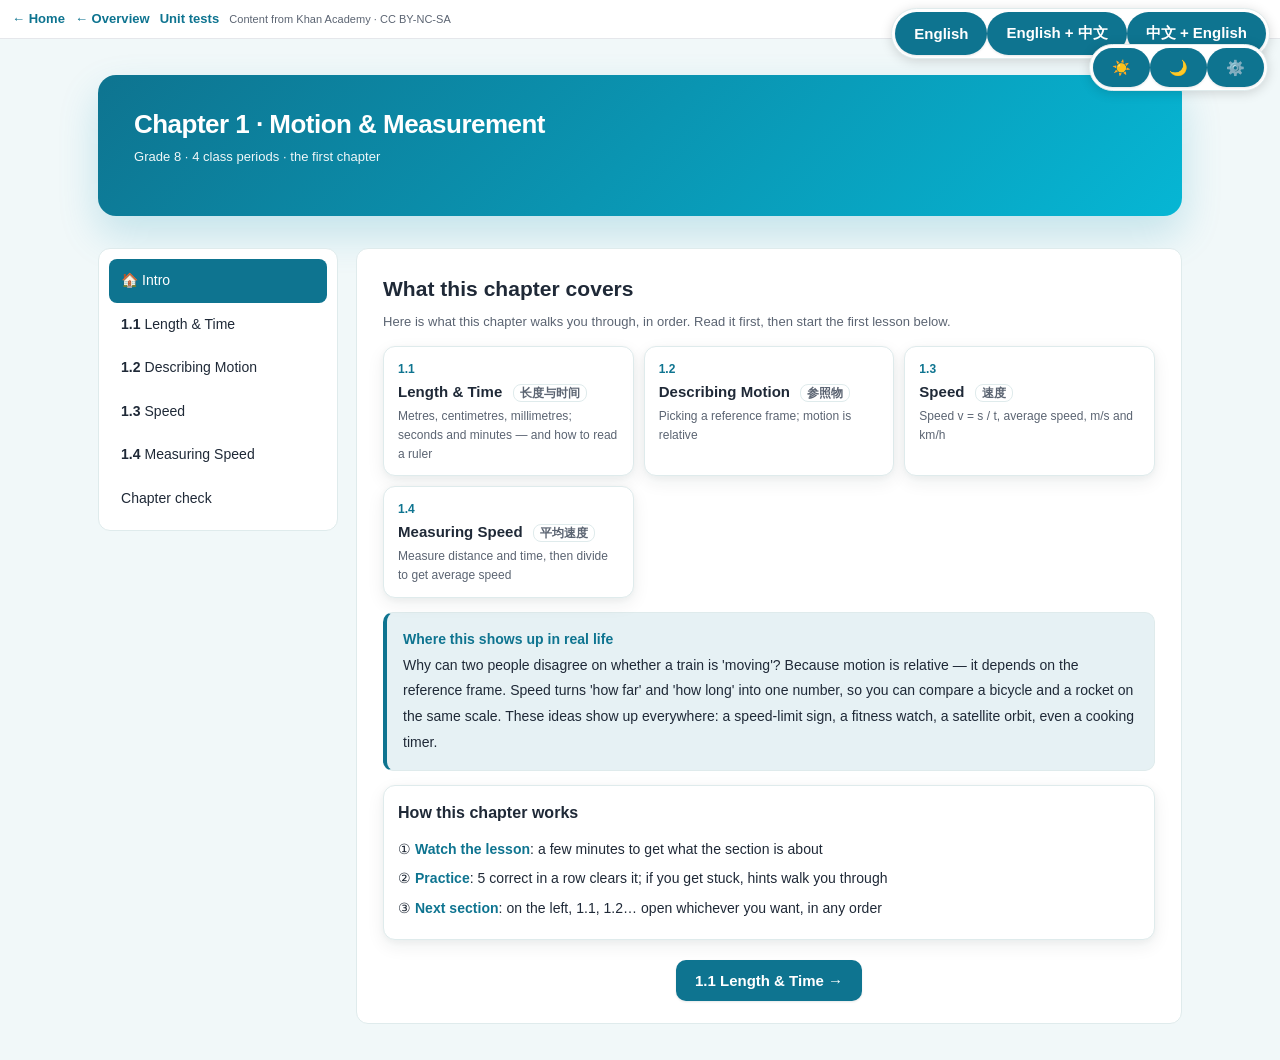
==== commit d17c0a36: "fix: normalize accent colors + nav links to var(--accent) for dark-mode adaptation" ====
--- a/ch01.html
+++ b/ch01.html
@@ -7,12 +7,12 @@
 <style>
 :root{
  --bg:#fafafa; --card:#fff; --line:#e5e7eb; --text:#1f2937; --muted:#5b6472;
- --accent:#0891b2; --ok:#15803d; --err:#b91c1c; --warn:#0e7490;
+ --accent:#0e7490; --ok:#15803d; --err:#b91c1c; --warn:#0e7490;
 }
 *{box-sizing:border-box;margin:0;padding:0}
 body{font-family:-apple-system,BlinkMacSystemFont,"Segoe UI","PingFang SC",sans-serif;background:var(--bg);color:var(--text);line-height:1.6}
 .wrap{display:grid;grid-template-columns:240px 1fr;gap:18px;max-width:1180px;margin:0 auto;padding:18px}
-header{background:linear-gradient(135deg,#0891b2,#0e7490);color:#fff;padding:22px 26px;border-radius:14px;margin-bottom:14px;grid-column:1/-1}
+header{background:linear-gradient(135deg,var(--accent),var(--accent-2));color:#fff;padding:22px 26px;border-radius:14px;margin-bottom:14px;grid-column:1/-1}
 header h1{font-size:22px;margin-bottom:4px}
 header p{opacity:.92;font-size:13px}
 nav{background:var(--card);border:1px solid var(--line);border-radius:12px;padding:10px;height:fit-content;position:sticky;top:14px}
@@ -43,7 +43,7 @@
 button{font-family:inherit;border:none;cursor:pointer;border-radius:8px;padding:8px 14px;font-size:14px;background:var(--accent);color:#fff}
 button.secondary{background:#e5e7eb;color:var(--text)}
 button:hover{opacity:.92}
-input[type=text],input[type=number]{padding:10px 12px;font-size:15px;border:1px solid var(--line);border-radius:8px;width:120px;font-family:inherit}
+input[type=text],input[type=number]{padding:10px 12px;font-size:16px;border:1px solid var(--line);border-radius:8px;width:120px;font-family:inherit}
 input:focus{outline:none;border-color:var(--accent)}
 input.ok{border-color:var(--ok);background:#f0fdf4}
 input.err{border-color:var(--err);background:#fef2f2}
@@ -209,8 +209,8 @@
 </head>
 <body>
 <div style="background:#fff;border-bottom:1px solid #e5e7eb;padding:8px 12px;font-size:13px;display:flex;gap:6px 10px;flex-wrap:wrap;align-items:center;position:sticky;top:0;z-index:99">
- <a href="index.html" style="color:#0891b2;text-decoration:none;font-weight:600"><span class="zh">← 主页</span><span class="en">← Home</span></a> <a href="home.html" style="color:#0891b2;text-decoration:none;font-weight:600"><span class="en">← Overview</span><span class="zh">← 总览</span></a>
- <a href="unittests.html" style="color:#0891b2;text-decoration:none;font-weight:600"><span class="en">Unit tests</span><span class="zh">单元测试</span></a>
+ <a href="index.html" style="color:var(--accent);text-decoration:none;font-weight:600"><span class="zh">← 主页</span><span class="en">← Home</span></a> <a href="home.html" style="color:var(--accent);text-decoration:none;font-weight:600"><span class="en">← Overview</span><span class="zh">← 总览</span></a>
+ <a href="unittests.html" style="color:var(--accent);text-decoration:none;font-weight:600"><span class="en">Unit tests</span><span class="zh">单元测试</span></a>
  <span style="font-size:11px;color:#5b6472"><span class="en">Content from Khan Academy · CC BY-NC-SA</span><span class="zh">内容来自 Khan Academy · CC BY-NC-SA</span></span>
 </div>
 
--- a/theme.css
+++ b/theme.css
@@ -144,14 +144,30 @@
 .stat{border-radius:var(--radius-sm)}
 .badge{background:var(--accent-soft);color:var(--accent);border:none;font-weight:700}
 
-/* ---------- WeChat-style callout boxes (note / hint / parents / bridge) ---------- */
-.note,.hint,.parents,.bridge{
+/* ---------- WeChat-style callout boxes (note / hint / parents / bridge / why) ---------- */
+.note,.hint,.parents,.bridge,.why{
   border:1px solid var(--line);
   border-left:4px solid var(--accent);
   background:var(--accent-soft);
   box-shadow:none;
   border-radius:10px;
   padding:14px 16px;
+}
+/* dark mode: .why and .welcome have hardcoded light backgrounds in inline styles;
+   override them here so they don't glow in night mode. */
+html[data-theme="dark"] .why,
+html[data-theme="dark"] .welcome{
+  background:var(--card) !important;
+  border:1px solid var(--line) !important;
+  border-left:4px solid var(--accent) !important;
+}
+@media (prefers-color-scheme:dark){
+  :root:not([data-theme="light"]) .why,
+  :root:not([data-theme="light"]) .welcome{
+    background:var(--card) !important;
+    border:1px solid var(--line) !important;
+    border-left:4px solid var(--accent) !important;
+  }
 }
 hr{border:none;height:1px;background:var(--line);margin:30px 0}
 blockquote{margin:18px 0;padding:12px 16px;border-left:4px solid var(--accent);background:var(--accent-soft);border-radius:10px;color:inherit}
@@ -242,4 +258,5 @@
   /* 11) tables: keep inside the viewport */
   table{ max-width:100%; }
   td, th{ padding:6px 8px; }
-}
+  .ut-scroll{ overflow-x:auto; -webkit-overflow-scrolling:touch; }
+}
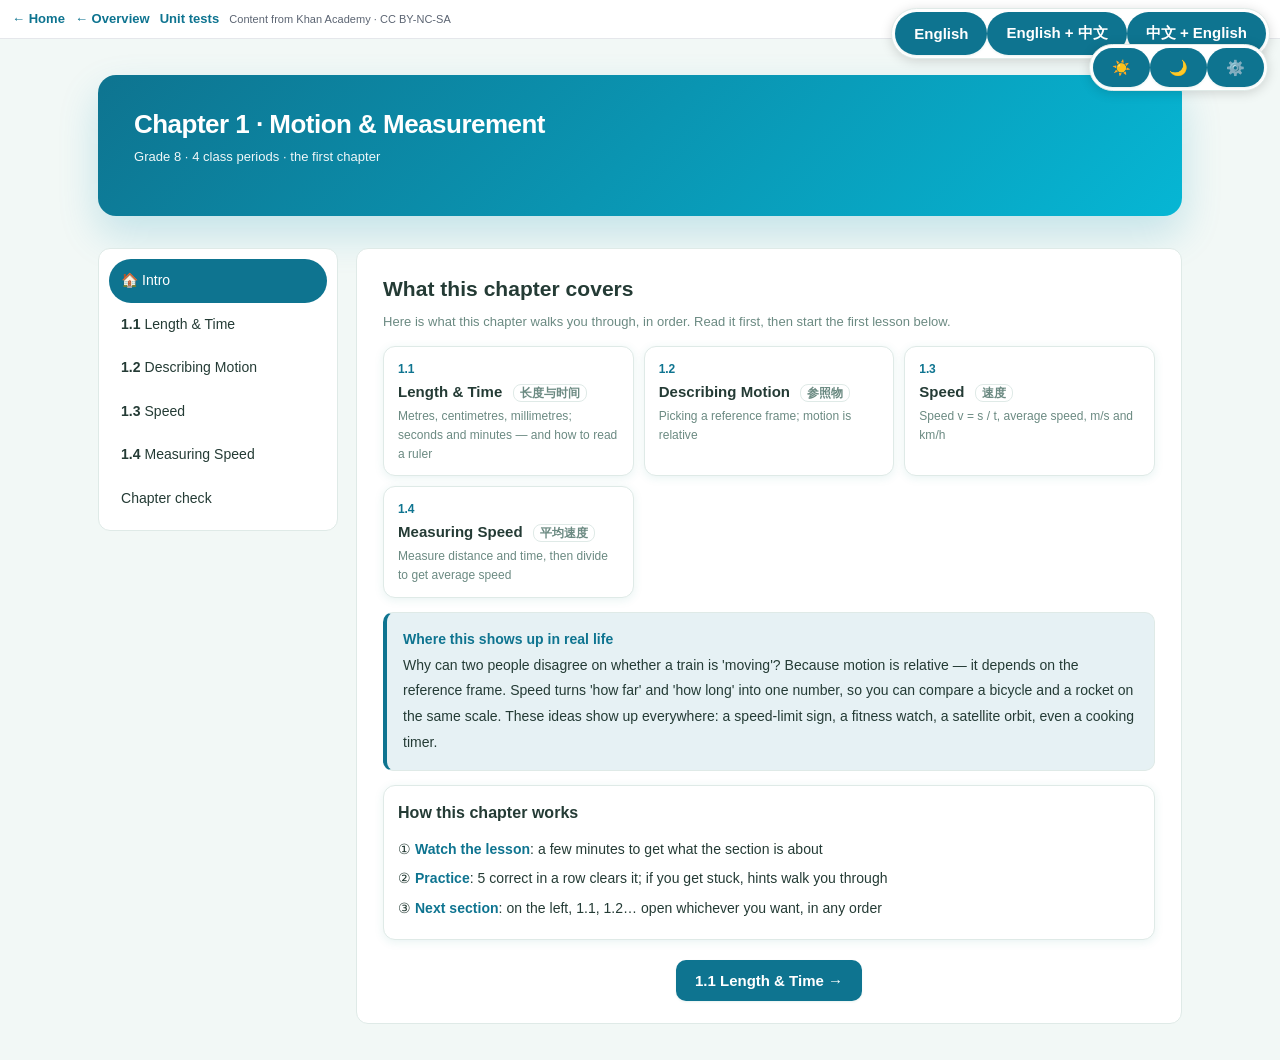
==== commit 3e1659f8: "physics ch01: accept fractional answers in generative practice (numOk) + friendly answer display" ====
--- a/ch01.html
+++ b/ch01.html
@@ -255,6 +255,13 @@
 function st(id){return S[id]||(S[id]={diag:null,prac:{ok:0,tot:0},vid:{},done:false});}
 function ri(a,b){return Math.floor(Math.random()*(b-a+1))+a;}
 function pick(a){return a[ri(0,a.length-1)];}
+// Numeric answer matching for physics: lots of real answers are not integers
+// (20 s = 0.333… min, 90 m / 8 s = 11.25 m/s), so parseInt equality silently
+// rejects every correct answer. Accept any parse and allow rounding to 2 dp.
+function num(a){var t=String(a).replace(/[^0-9.\-]/g,'');if(!t)return NaN;return parseFloat(t);}
+function numOk(a,target){var v=num(a);if(!isFinite(v))return false;return Math.abs(v-target)<=Math.max(0.005,Math.abs(target)*0.002);}
+// Round for display: 11.25 stays, 0.3333… becomes 0.33 — never a 16-digit float.
+function fnum(x){var r=Math.round(x*1000)/1000;return String(r);}
 function L(a,b){ return '<span class="en">'+a+'</span><span class="zh">'+(b==null?a:b)+'</span>'; }
 
 /* ===== Video list (Khan Academy · embedded via YouTube; yt filled in mapping pass) ===== */
@@ -416,17 +423,16 @@
   const m=ri(1,9);
   return {q:`How many centimetres are in ${m} metre${m>1?'s':''}?`,
    zhq:`${m} 米等于多少厘米？`,
-   check:a=>parseInt(a)===m*100,ans:String(m*100),hint:'1 m = 100 cm.',zhh:'1 m = 100 cm。'};
- } else if(type===2){
+   check:a=>numOk(a,m*100),ans:fnum(m*100),hint:'1 m = 100 cm.',zhh:'1 m = 100 cm。'}; } else if(type===2){
   const mm=ri(2,9)*10;
   return {q:`Convert ${mm} mm to centimetres.`,
    zhq:`把 ${mm} mm 换算成厘米。`,
-   check:a=>parseInt(a)===mm/10,ans:String(mm/10),hint:'10 mm = 1 cm.',zhh:'10 mm = 1 cm。'};
+   check:a=>numOk(a,mm/10),ans:fnum(mm/10),hint:'10 mm = 1 cm.',zhh:'10 mm = 1 cm。'};
  } else {
   const s=ri(2,9)*10;
   return {q:`A stopwatch reads ${s} seconds. How many minutes is that?`,
    zhq:`秒表显示 ${s} 秒，等于多少分钟？`,
-   check:a=>parseInt(a)===s/60,ans:String(s/60),hint:'60 s = 1 min.',zhh:'60 s = 1 min。'};
+   check:a=>numOk(a,s/60),ans:fnum(s/60),hint:'60 s = 1 min.',zhh:'60 s = 1 min。'};
  }
 },
 k2:()=>{ // reference frame
@@ -443,24 +449,24 @@
   const s=ri(2,9)*10,t=ri(2,9);
   return {q:`An object travels ${s} m in ${t} s. What is its speed in m/s?`,
    zhq:`一个物体 ${t} 秒内走了 ${s} m，速度是多少 m/s？`,
-   check:a=>parseInt(a)===s/t,ans:String(s/t),hint:'v = s / t.',zhh:'v = s / t。'};
+   check:a=>numOk(a,s/t),ans:fnum(s/t),hint:'v = s / t.',zhh:'v = s / t。'};
  } else if(type===2){
   const v=ri(2,9),t=ri(2,9);
   return {q:`A runner moves at ${v} m/s for ${t} s. How far does it go (m)?`,
    zhq:`跑步者以 ${v} m/s 的速度跑 ${t} 秒，走了多少米？`,
-   check:a=>parseInt(a)===v*t,ans:String(v*t),hint:'s = v × t.',zhh:'s = v × t。'};
+   check:a=>numOk(a,v*t),ans:fnum(v*t),hint:'s = v × t.',zhh:'s = v × t。'};
  } else {
   const kmh=[36,72,108][ri(0,2)];
   return {q:`Convert ${kmh} km/h to m/s.`,
    zhq:`把 ${kmh} km/h 换算成 m/s。`,
-   check:a=>parseInt(a)===kmh/3.6,ans:String(kmh/3.6),hint:'1 m/s = 3.6 km/h, so divide by 3.6.',zhh:'1 m/s = 3.6 km/h，除以 3.6。'};
+   check:a=>numOk(a,kmh/3.6),ans:fnum(kmh/3.6),hint:'1 m/s = 3.6 km/h, so divide by 3.6.',zhh:'1 m/s = 3.6 km/h，除以 3.6。'};
  }
 },
 k4:()=>{ // measuring speed
  const s=ri(2,9)*10,t=ri(2,9);
  return {q:`You measure a distance of ${s} m and a time of ${t} s. What is the average speed (m/s)?`,
   zhq:`你量得距离 ${s} m、时间 ${t} s，平均速度是多少 m/s？`,
-  check:a=>parseInt(a)===s/t,ans:String(s/t),hint:'average speed = distance ÷ time.',zhh:'平均速度 = 距离 ÷ 时间。'};
+  check:a=>numOk(a,s/t),ans:fnum(s/t),hint:'average speed = distance ÷ time.',zhh:'平均速度 = 距离 ÷ 时间。'};
 },
 };
 
@@ -560,7 +566,7 @@
      streak=0;s.prac.tot++;syncTop();
      if(diff>1)diff--;
      fb.className='feedback show err';
-     fb.innerHTML=L('The answer is <b>'+q.ans+'</b>'+(q.sol?('. '+q.sol):'. '), '答案是 <b>'+q.ans+'</b>'+(q.zhs?('。'+q.zhs):'。'));
+     fb.innerHTML=L('The answer is <b>'+(isNaN(num(q.ans))?q.ans:fnum(num(q.ans)))+'</b>'+(q.sol?('. '+q.sol):'. '), '答案是 <b>'+(isNaN(num(q.ans))?q.ans:fnum(num(q.ans)))+'</b>'+(q.zhs?('。'+q.zhs):'。'));
      inp.disabled=true;save();renderNav();
      setTimeout(()=>{q=gen();tries=0;update();},2400);
     }
--- a/theme.css
+++ b/theme.css
@@ -15,31 +15,37 @@
   --accent-press:#155e75;    /* cyan-800 — pressed/hover */
   --accent-soft:rgba(14,116,144,.10);   /* tinted fills / badges */
   --accent-soft2:rgba(14,116,144,.16);
-  /* ---- canvas + surfaces ---- */
-  --bg:#f1f8f9;              /* soft mint canvas (reinforces identity) */
+  --accent-bg:rgba(14,116,144,.10);   /* 青芒 KPI tile fill — tinted brand panel */
+  /* ---- canvas + surfaces (QingMang-style warm mint canvas) ---- */
+  --bg:#f2f8f6;              /* soft mint canvas — 青芒 #F2F8F6 的物理版 */
   --card:#ffffff;
-  --card2:#f5fbfc;
-  --line:#dfebec;            /* hairline borders */
+  --card2:#f5fbfa;
+  --line:#dfeae7;            /* hairline borders, tinted toward the brand */
+  --text:#243b35;            /* deep ink green — 青芒 #243b35 */
+  --muted:#6b8a82;           /* 青芒 #6b8a82 */
   /* ---- shape + depth (Cambridge: calm, lots of air, soft shadow) ---- */
   --radius:18px;
   --radius-sm:12px;
-  --font:-apple-system,BlinkMacSystemFont,"Segoe UI",Roboto,"PingFang SC","Hiragino Sans GB","Microsoft YaHei",sans-serif;
-  --shadow-sm:0 1px 2px rgba(15,42,48,.06),0 1px 3px rgba(15,42,48,.05);
-  --shadow:0 6px 18px rgba(15,42,48,.07),0 2px 6px rgba(15,42,48,.04);
+  --font:-apple-system,BlinkMacSystemFont,"Segoe UI",Roboto,"PingFang SC","Noto Sans SC","Noto Sans CJK SC","Source Han Sans SC","Hiragino Sans GB","Microsoft YaHei",sans-serif;
+  /* QingMang signature: shadows are TINTED with the brand hue, not neutral grey */
+  --shadow-sm:0 1px 2px rgba(31,140,124,.06),0 1px 3px rgba(31,140,124,.05);
+  --shadow:0 2px 10px rgba(31,140,124,.10);
   --shadow-lg:0 18px 40px rgba(8,145,178,.20);
 }
 
 /* ---------- keep PHYSICS identity in dark mode too ---------- */
 html[data-theme="dark"]{
   --accent:#22d3ee; --accent-2:#67e8f9; --accent-press:#06b6d4;
-  --accent-soft:rgba(34,211,238,.16); --accent-soft2:rgba(34,211,238,.24);
+  --accent-soft:rgba(34,211,238,.16); --accent-soft2:rgba(34,211,238,.24); --accent-bg:rgba(34,211,238,.14);
   --card:#1e293b; --card2:#172033; --line:#334155;
+  --text:#e2e8f0; --muted:#94a3b8;
 }
 @media (prefers-color-scheme:dark){
   :root:not([data-theme="light"]){
     --accent:#22d3ee; --accent-2:#67e8f9; --accent-press:#06b6d4;
-    --accent-soft:rgba(34,211,238,.16); --accent-soft2:rgba(34,211,238,.24);
+    --accent-soft:rgba(34,211,238,.16); --accent-soft2:rgba(34,211,238,.24); --accent-bg:rgba(34,211,238,.14);
     --card:#1e293b; --card2:#172033; --line:#334155;
+    --text:#e2e8f0; --muted:#94a3b8;
   }
 }
 
@@ -154,13 +160,32 @@
   padding:14px 16px;
 }
 /* dark mode: .why and .welcome have hardcoded light backgrounds in inline styles;
-   override them here so they don't glow in night mode. */
+   override them here so they don't glow in night mode.
+   .proof panels keep a light paper background (like .fig/.eqbox) with dark ink. */
 html[data-theme="dark"] .why,
 html[data-theme="dark"] .welcome{
   background:var(--card) !important;
   border:1px solid var(--line) !important;
   border-left:4px solid var(--accent) !important;
 }
+html[data-theme="dark"] .proof,
+html[data-theme="dark"] .vid-h{
+  background:#f8fafc !important;
+  color:#1f2937 !important;
+}
+html[data-theme="dark"] .vid-h *{ color:#1f2937 !important; }
+/* bridge callouts have a light tint background in day mode; in dark mode they must
+   become a dark tinted card so the text stays readable. */
+html[data-theme="dark"] .bridge{
+  background:var(--card2) !important;
+  color:var(--text) !important;
+  border:1px solid var(--line) !important;
+  border-left:4px solid var(--accent) !important;
+}
+html[data-theme="dark"] .bridge *{ color:var(--text) !important; }
+html[data-theme="dark"] .bridge strong,
+html[data-theme="dark"] .bridge b,
+html[data-theme="dark"] .bridge .bl{ color:var(--accent) !important; }
 @media (prefers-color-scheme:dark){
   :root:not([data-theme="light"]) .why,
   :root:not([data-theme="light"]) .welcome{
@@ -168,9 +193,131 @@
     border:1px solid var(--line) !important;
     border-left:4px solid var(--accent) !important;
   }
+  :root:not([data-theme="light"]) .proof,
+  :root:not([data-theme="light"]) .vid-h{
+    background:#f8fafc !important;
+    color:#1f2937 !important;
+  }
+  :root:not([data-theme="light"]) .vid-h *{ color:#1f2937 !important; }
+  /* bridge callouts have a light tint background in day mode; in dark mode they must
+     become a dark tinted card so the text stays readable. */
+  :root:not([data-theme="light"]) .bridge{
+    background:var(--card2) !important;
+    color:var(--text) !important;
+    border:1px solid var(--line) !important;
+    border-left:4px solid var(--accent) !important;
+  }
+  :root:not([data-theme="light"]) .bridge *{ color:var(--text) !important; }
+  :root:not([data-theme="light"]) .bridge strong,
+  :root:not([data-theme="light"]) .bridge b,
+  :root:not([data-theme="light"]) .bridge .bl{ color:var(--accent) !important; }
 }
 hr{border:none;height:1px;background:var(--line);margin:30px 0}
 blockquote{margin:18px 0;padding:12px 16px;border-left:4px solid var(--accent);background:var(--accent-soft);border-radius:10px;color:inherit}
+
+/* ============================================================
+   ===== QingMang visual language (2026-11-24) =====
+   Borrowed from the 青芒 vocabulary-report / honor-roll sites:
+     · brand-tinted shadows (not neutral grey)  -> --shadow*
+     · warm mint canvas + tinted hairlines
+     · pill-shaped filter chips (椭圆胶囊)
+     · cards that lift on hover with a tinted glow
+     · tabular figures for stats so numbers line up
+   Kept intact: PHYSICS stays cyan so it never reads as MATH.
+   ============================================================ */
+
+/* ---- filter / jump chips become true pills (青芒 filters) ---- */
+.chip,.langseg,.themseg,.nav-i{
+  border-radius:999px;
+  transition:transform .15s ease,box-shadow .15s ease,background .15s ease;
+}
+.chip:not(.on):hover,.langseg:not(.on):hover,.themseg:not(.on):hover{
+  background:var(--accent-soft);transform:translateY(-1px);
+}
+
+/* ---- cards lift with a brand-tinted glow, not a grey shadow ---- */
+.card:hover,.ch:hover,.step-card:hover,.vid-item:hover,.kp-c:hover{
+  box-shadow:0 6px 18px rgba(14,116,144,.15);
+  transform:translateY(-2px);
+}
+html[data-theme="dark"] .card:hover,
+html[data-theme="dark"] .ch:hover,
+html[data-theme="dark"] .step-card:hover,
+html[data-theme="dark"] .vid-item:hover,
+html[data-theme="dark"] .kp-c:hover{
+  box-shadow:0 6px 20px rgba(0,0,0,.42);
+}
+
+
+
+/* ---- QingMang-style opaque callout panels (青芒 .tip #FFF8EE) ----
+   Semi-transparent accent tints go muddy when blended over the mint canvas,
+   so the guide / parent panels use opaque warm-cream instead.
+   NOTE: dark overrides come FIRST here because the light rule below uses
+   !important — the later light rule would otherwise win the cascade and
+   leave bright panels glowing in night mode. */
+html[data-theme="dark"] .welcome,
+html[data-theme="dark"] .parents{
+  background:var(--card) !important;
+  border-color:var(--line) !important;
+  color:var(--text) !important;
+}
+@media (prefers-color-scheme:dark){
+  :root:not([data-theme="light"]) .welcome,
+  :root:not([data-theme="light"]) .parents{
+    background:var(--card) !important;
+    border-color:var(--line) !important;
+    color:var(--text) !important;
+  }
+}
+.welcome,.parents{
+  background:#effcfa;
+  border-color:#c7e8e2;
+}
+
+/* ---- KPI tiles: 青芒 .kpi — tinted brand fill, big number, tight caption ---- */
+.stat{
+  background:var(--accent-bg);
+  border:none;
+  border-radius:14px;
+  padding:11px 12px;
+  box-shadow:none;
+}
+.stat .v{
+  font-size:30px;font-weight:800;line-height:1.15;
+  color:var(--accent);
+  font-variant-numeric:tabular-nums;
+  letter-spacing:-.015em;
+}
+.stat .l{
+  font-size:13.5px;line-height:1.35;color:var(--muted);margin-top:2px;
+}
+
+/* ---- numbers line up in stat tiles (青芒 .stat .v) ---- */
+.stat b,.stat .v,.stat strong,.kp-c .n,.summary b{
+  font-variant-numeric:tabular-nums;
+  letter-spacing:-.01em;
+}
+
+/* ---- callouts get a soft tinted fill, matching 青芒 tip/alert blocks ---- */
+.tip,.note,.hint,.parents{
+  border-radius:12px;
+  border-left-width:5px;
+}
+
+/* ---- focus rings are visible but calm (青芒 input:focus) ---- */
+input:focus,select:focus,textarea:focus{
+  outline:2px solid var(--accent);outline-offset:1px;
+  border-color:var(--accent);
+}
+
+/* ---- primary button: slight lift + tinted glow (青芒 .btn) ---- */
+button:not(.ghost):hover{
+  box-shadow:0 6px 16px rgba(14,116,144,.22);
+}
+html[data-theme="dark"] button:not(.ghost):hover{
+  box-shadow:0 6px 18px rgba(0,0,0,.40);
+}
 
 /* ============================================================
    ===== Small-screen / mobile optimization =====
@@ -196,7 +343,6 @@
 .topbar{ flex-wrap:wrap !important; gap:6px 10px !important; }
 .vid-h{ flex-wrap:wrap !important; gap:6px 8px !important; }
 
-
 /* ---- phones + small tablets: collapse every 2-col sidebar / layout ---- */
 @media (max-width:820px){
   .layout, .home-grid, .wrap{ grid-template-columns:1fr !important; }
@@ -260,3 +406,80 @@
   td, th{ padding:6px 8px; }
   .ut-scroll{ overflow-x:auto; -webkit-overflow-scrolling:touch; }
 }
+
+/* ---- dark-mode ink remap (central) ---- */
+/* Page inline styles hardcode day-mode ink. In night mode the same ink on a
+   dark card is unreadable, so remap it here — theme.css loads after every
+   page's inline <style>, so these rules win.
+   Paper elements (.fig / .eqbox / .proof / .vid-h) are deliberately EXCLUDED:
+   they keep a light paper background with dark ink, like a printed figure. */
+
+html[data-theme="dark"] .step-t,
+html[data-theme="dark"] .step-t *{ color:#e2e8f0 !important; }
+html[data-theme="dark"] .step-d,
+html[data-theme="dark"] .step-d *{ color:#94a3b8 !important; }
+
+html[data-theme="dark"] .welcome-lead,
+html[data-theme="dark"] .welcome-lead *{ color:#cbd5e1 !important; }
+html[data-theme="dark"] .welcome-cta .skip,
+html[data-theme="dark"] .welcome-cta .skip *{ color:var(--accent) !important; }
+html[data-theme="dark"] .show-guide{ color:var(--muted) !important; }
+
+html[data-theme="dark"] .parents p,
+html[data-theme="dark"] .parents p *{ color:#94a3b8 !important; }
+html[data-theme="dark"] .parents summary .en,
+html[data-theme="dark"] .parents summary .en *{ color:#e2e8f0 !important; }
+html[data-theme="dark"] .parents summary .zh,
+html[data-theme="dark"] .parents summary .zh *{ color:var(--accent) !important; }
+html[data-theme="dark"] .parents p b .en,
+html[data-theme="dark"] .parents p b .en *{ color:#e2e8f0 !important; }
+html[data-theme="dark"] .parents p b .zh,
+html[data-theme="dark"] .parents p b .zh *{ color:var(--accent) !important; }
+
+html[data-theme="dark"] .langseg button{ color:#e2e8f0 !important; }
+
+html[data-theme="dark"] .hint,
+html[data-theme="dark"] .hint *{ color:#e2e8f0 !important; }
+html[data-theme="dark"] .note,
+html[data-theme="dark"] .note *{ color:var(--text) !important; }
+
+html[data-theme="dark"] .m-none{
+  background:rgba(148,163,184,.16) !important;
+  color:#cbd5e1 !important;
+}
+
+@media (prefers-color-scheme:dark){
+  :root:not([data-theme="light"]) .step-t,
+  :root:not([data-theme="light"]) .step-t *{ color:#e2e8f0 !important; }
+  :root:not([data-theme="light"]) .step-d,
+  :root:not([data-theme="light"]) .step-d *{ color:#94a3b8 !important; }
+
+  :root:not([data-theme="light"]) .welcome-lead,
+  :root:not([data-theme="light"]) .welcome-lead *{ color:#cbd5e1 !important; }
+  :root:not([data-theme="light"]) .welcome-cta .skip,
+  :root:not([data-theme="light"]) .welcome-cta .skip *{ color:var(--accent) !important; }
+  :root:not([data-theme="light"]) .show-guide{ color:var(--muted) !important; }
+
+  :root:not([data-theme="light"]) .parents p,
+  :root:not([data-theme="light"]) .parents p *{ color:#94a3b8 !important; }
+  :root:not([data-theme="light"]) .parents summary .en,
+  :root:not([data-theme="light"]) .parents summary .en *{ color:#e2e8f0 !important; }
+  :root:not([data-theme="light"]) .parents summary .zh,
+  :root:not([data-theme="light"]) .parents summary .zh *{ color:var(--accent) !important; }
+  :root:not([data-theme="light"]) .parents p b .en,
+  :root:not([data-theme="light"]) .parents p b .en *{ color:#e2e8f0 !important; }
+  :root:not([data-theme="light"]) .parents p b .zh,
+  :root:not([data-theme="light"]) .parents p b .zh *{ color:var(--accent) !important; }
+
+  :root:not([data-theme="light"]) .langseg button{ color:#e2e8f0 !important; }
+
+  :root:not([data-theme="light"]) .hint,
+  :root:not([data-theme="light"]) .hint *{ color:#e2e8f0 !important; }
+  :root:not([data-theme="light"]) .note,
+  :root:not([data-theme="light"]) .note *{ color:var(--text) !important; }
+
+  :root:not([data-theme="light"]) .m-none{
+    background:rgba(148,163,184,.16) !important;
+    color:#cbd5e1 !important;
+  }
+}
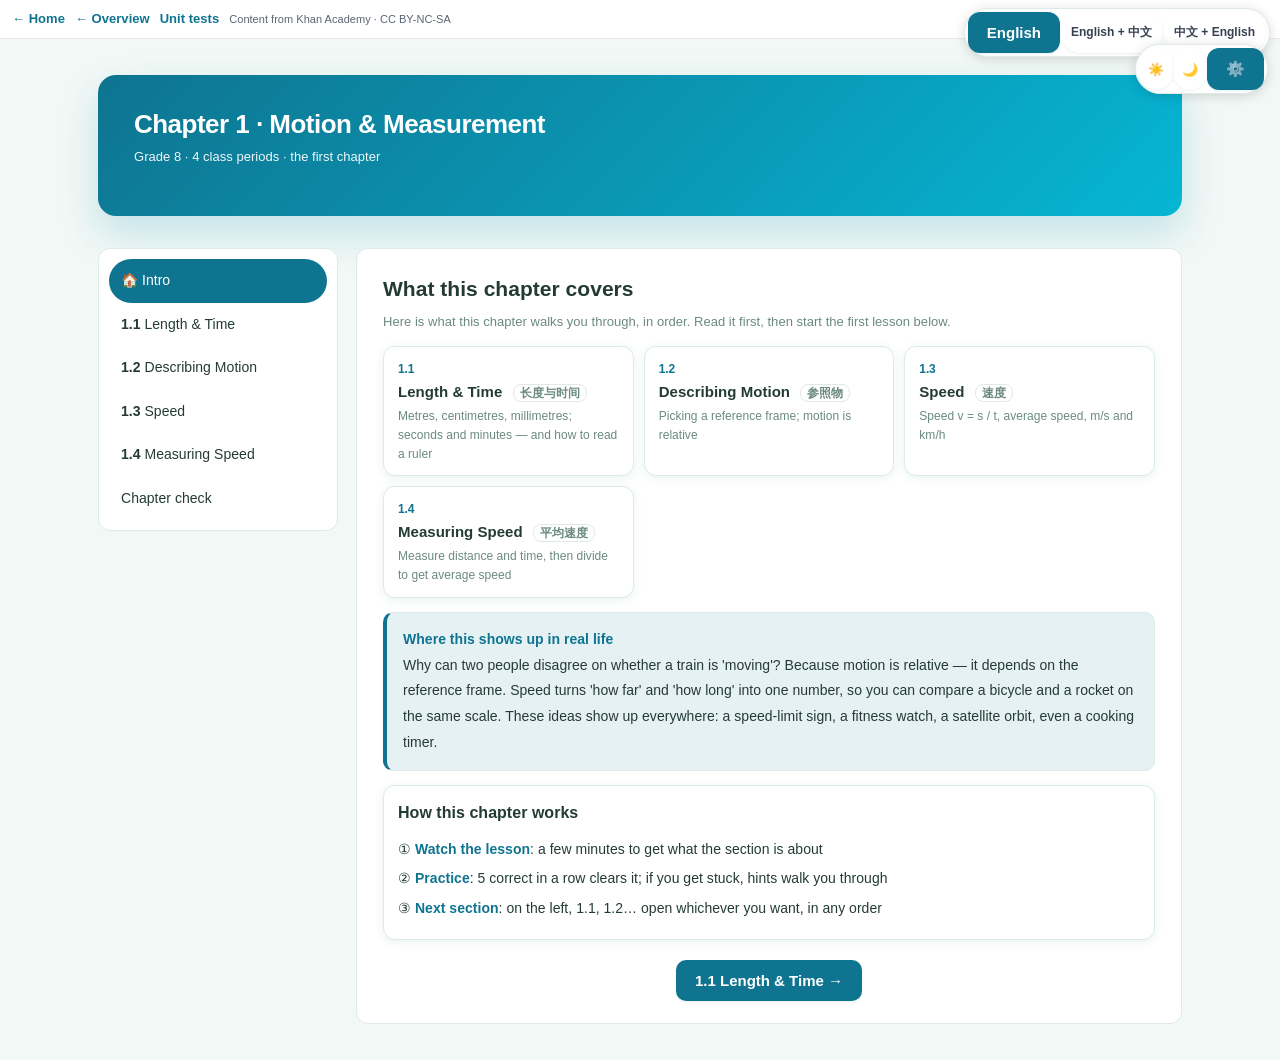
==== commit 9bed45e9: "night mode: selected language/theme pill readable (dark ink on accent) + phone top bars de-floated —" ====
--- a/ch01.html
+++ b/ch01.html
@@ -96,7 +96,7 @@
 
 .langbar{position:fixed;top:8px;right:10px;z-index:300;display:inline-flex;align-items:center;background:#fff;border:1px solid var(--line);border-radius:999px;padding:3px;box-shadow:0 2px 12px rgba(0,0,0,.15)}
 .langseg{display:inline-flex}
-.langseg button{background:transparent;color:#374151;border:none;padding:6px 11px;font-size:12px;cursor:pointer;font-family:inherit;border-radius:999px;white-space:nowrap}
+.langseg button:not(.on){background:transparent;color:#374151;border:none;padding:6px 11px;font-size:12px;cursor:pointer;font-family:inherit;border-radius:999px;white-space:nowrap}
 .langseg button.on{background:var(--accent);color:#fff}
 @media(max-width:680px){.langbar{top:6px;right:6px}.langseg button{padding:5px 8px;font-size:11px}}
 
@@ -165,8 +165,8 @@
 html[data-theme="dark"] button.choice,
 html[data-theme="dark"] button.ghost,
 html[data-theme="dark"] button.secondary,
-html[data-theme="dark"] .langseg button,
-html[data-theme="dark"] .themseg button{color:var(--text)!important}
+html[data-theme="dark"] .langseg button:not(.on),
+html[data-theme="dark"] .themseg button:not(.on){color:var(--text)!important}
 html[data-theme="dark"] button.ghost,
 html[data-theme="dark"] button.secondary{background:var(--card2)!important}
 html[data-theme="dark"] .nav-i.on,
@@ -194,7 +194,7 @@
 html[data-theme="dark"] table th{color:var(--muted)}
 .themebar{position:fixed;top:44px;right:12px;z-index:300;display:inline-flex;align-items:center;background:var(--card);border:1px solid var(--line);border-radius:999px;padding:3px;box-shadow:0 2px 12px rgba(0,0,0,.15)}
 .themseg{display:inline-flex}
-.themseg button{background:transparent;color:var(--text);border:none;padding:5px 9px;font-size:13px;cursor:pointer;font-family:inherit;border-radius:999px;line-height:1}
+.themseg button:not(.on){background:transparent;color:var(--text);border:none;padding:5px 9px;font-size:13px;cursor:pointer;font-family:inherit;border-radius:999px;line-height:1}
 .themseg button.on{background:var(--accent);color:#fff}
 @media(max-width:680px){.themebar{top:36px;right:6px}.themseg button{padding:4px 7px;font-size:12px}}
 .bridge{background:#cffafe;border-left:3px solid var(--accent);padding:10px 14px;border-radius:6px;margin:10px 0;font-size:14px}
--- a/theme.css
+++ b/theme.css
@@ -55,8 +55,6 @@
 html[data-theme="dark"] .chip.on,
 html[data-theme="dark"] .nav-i.on,
 html[data-theme="dark"] .sel .num,
-html[data-theme="dark"] .langseg.on,
-html[data-theme="dark"] .themseg.on,
 html[data-theme="dark"] .step-no{ color:#0f172a; }
 
 @media (prefers-color-scheme:dark){
@@ -64,8 +62,6 @@
   :root:not([data-theme="light"]) .chip.on,
   :root:not([data-theme="light"]) .nav-i.on,
   :root:not([data-theme="light"]) .sel .num,
-  :root:not([data-theme="light"]) .langseg.on,
-  :root:not([data-theme="light"]) .themseg.on,
   :root:not([data-theme="light"]) .step-no{ color:#0f172a; }
 }
 
@@ -356,8 +352,13 @@
   .langbar, .themebar, .portalbar{
     position:static !important; top:auto !important; right:auto !important; left:auto !important;
     box-shadow:none !important; margin:6px 8px 0 !important; z-index:auto !important;
+    /* they are static after <=680px: the app-shell card look only reads as a
+       floating island, so keep it flush and quiet on a phone */
+    background:transparent !important; border-color:transparent !important; padding:0 !important;
   }
   .portalbar{ display:inline-flex !important; }
+  .langseg button, .themseg button{ padding:6px 10px !important; font-size:12px !important; }
+  .themseg button{ padding:6px 9px !important; }
 
   /* 2) single-column, airy flow */
   .wrap{ padding:16px 14px !important; }
@@ -436,7 +437,12 @@
 html[data-theme="dark"] .parents p b .zh,
 html[data-theme="dark"] .parents p b .zh *{ color:var(--accent) !important; }
 
-html[data-theme="dark"] .langseg button{ color:#e2e8f0 !important; }
+html[data-theme="dark"] .langseg button:not(.on),
+html[data-theme="dark"] .themseg button:not(.on){ color:#e2e8f0 !important; }
+/* the SELECTED language pill sits on light cyan (#22d3ee) in night mode —
+   light ink there is unreadable. Force dark ink on it. */
+html[data-theme="dark"] .langseg button.on,
+html[data-theme="dark"] .langseg button.on *{ color:#0f172a !important; }
 
 html[data-theme="dark"] .hint,
 html[data-theme="dark"] .hint *{ color:#e2e8f0 !important; }
@@ -471,7 +477,10 @@
   :root:not([data-theme="light"]) .parents p b .zh,
   :root:not([data-theme="light"]) .parents p b .zh *{ color:var(--accent) !important; }
 
-  :root:not([data-theme="light"]) .langseg button{ color:#e2e8f0 !important; }
+  :root:not([data-theme="light"]) .langseg button:not(.on),
+  :root:not([data-theme="light"]) .themseg button:not(.on){ color:#e2e8f0 !important; }
+  :root:not([data-theme="light"]) .langseg button.on,
+  :root:not([data-theme="light"]) .langseg button.on *{ color:#0f172a !important; }
 
   :root:not([data-theme="light"]) .hint,
   :root:not([data-theme="light"]) .hint *{ color:#e2e8f0 !important; }
